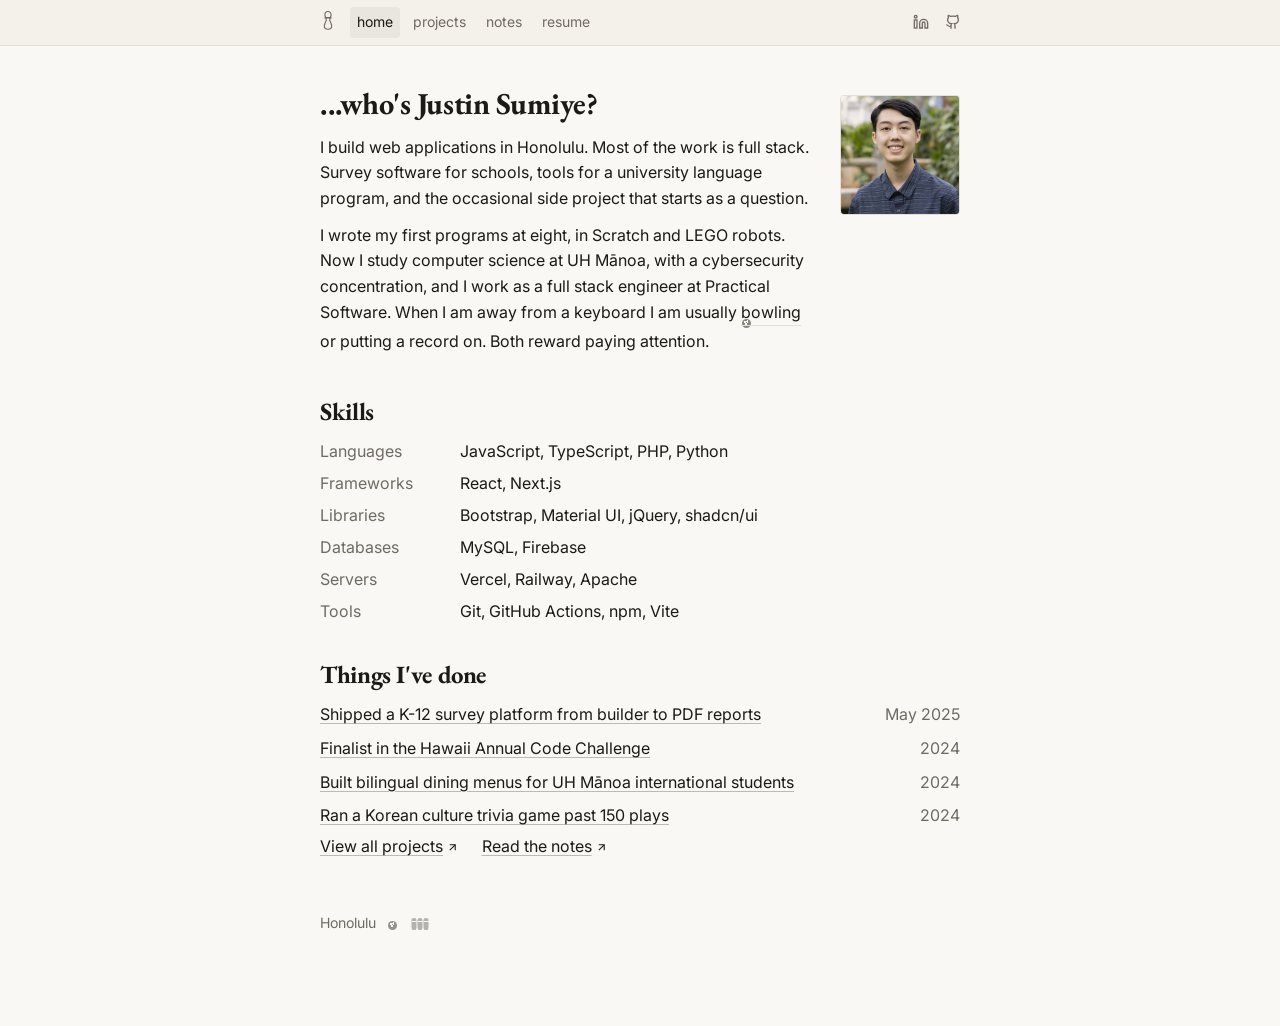
==== index.html @ 4eae37fc "u 9-4" ====
<!DOCTYPE html>
<html lang="en">
  <head>
    <meta charset="UTF-8" />
    <meta name="viewport" content="width=device-width, initial-scale=1.0" />
    <title>Justin Sumiye</title>
    <meta
      name="description"
      content="Justin Sumiye is a full stack developer in Honolulu. Survey software, university tools, and notes on how they were built."
    />
    <link rel="preconnect" href="https://fonts.googleapis.com" />
    <link rel="preconnect" href="https://fonts.gstatic.com" crossorigin />
    <link
      href="https://fonts.googleapis.com/css2?family=EB+Garamond:ital,wght@0,400;0,600;0,700;1,400&family=IBM+Plex+Mono:wght@400;500&family=Inter:wght@400;500;600&display=swap"
      rel="stylesheet"
    />
    <link rel="stylesheet" href="/styles.css" />
    <link rel="icon" href="/favicon.svg" type="image/svg+xml" />
    <link rel="icon" type="image/png" href="/images/portfoliofavicon.png" />
    <link rel="prefetch" href="/projects/" />
    <link rel="prefetch" href="/notes/" />
    <link rel="prefetch" href="/resume/" />
    <meta name="theme-color" content="#faf8f4" />
  </head>
  <body>
    <a class="skip" href="#content">Skip to content</a>
    <header class="site-header">
      <nav class="nav" aria-label="Primary">
        <a class="logo" href="/" aria-label="Home">
          <svg viewBox="0 0 24 32" aria-hidden="true">
            <path
              d="M12 2c-2.3 0-4.1 1.8-4.1 4.2 0 1.5.5 2.8 1.1 4.2.4.9.7 1.8.7 2.9 0 1.1-.7 2.2-1.5 3.9-.8 1.7-1.3 3.6-1.1 5.2.2 1.9 1.8 3.2 4.9 3.2s4.7-1.3 4.9-3.2c.2-1.6-.3-3.5-1.1-5.2-.8-1.7-1.5-2.8-1.5-3.9 0-1.1.3-2 .7-2.9.6-1.4 1.1-2.7 1.1-4.2C16.1 3.8 14.3 2 12 2z"
              fill="none"
              stroke="currentColor"
              stroke-width="1.5"
            />
            <rect x="7.4" y="9.2" width="9.2" height="2.1" rx="0.35" fill="currentColor" />
          </svg>
        </a>
        <a href="/" aria-current="page">home</a>
        <a href="/projects/">projects</a>
        <a href="/notes/">notes</a>
        <a href="/resume/">resume</a>
        <div class="nav-social">
          <a
            href="https://www.linkedin.com/in/jsumiye"
            target="_blank"
            rel="noopener noreferrer"
            aria-label="LinkedIn"
          >
            <svg viewBox="0 0 24 24" fill="none" stroke="currentColor" stroke-width="2" aria-hidden="true">
              <path d="M16 8a6 6 0 0 1 6 6v7h-4v-7a2 2 0 0 0-2-2 2 2 0 0 0-2 2v7h-4v-7a6 6 0 0 1 6-6z" />
              <rect width="4" height="12" x="2" y="9" />
              <circle cx="4" cy="4" r="2" />
            </svg>
          </a>
          <a
            href="https://github.com/jsumiye"
            target="_blank"
            rel="noopener noreferrer"
            aria-label="GitHub"
          >
            <svg viewBox="0 0 24 24" fill="none" stroke="currentColor" stroke-width="2" aria-hidden="true">
              <path d="M15 22v-4a4.8 4.8 0 0 0-1-3.5c3 0 6-2 6-5.5.08-1.25-.27-2.48-1-3.5.28-1.15.28-2.35 0-3.5 0 0-1 0-3 1.5-2.64-.5-5.36-.5-8 0C6 2 5 2 5 2c-.3 1.15-.3 2.35 0 3.5A5.4 5.4 0 0 0 4 9c0 3.5 3 5.5 6 5.5-.39.49-.68 1.05-.85 1.65-.17.6-.22 1.23-.15 1.85v4" />
              <path d="M9 18c-4.51 2-5-2-7-2" />
            </svg>
          </a>
        </div>
      </nav>
    </header>

    <main id="content" class="wrap">
      <div class="bio">
        <div class="bio-text">
          <h1>...who's Justin Sumiye?</h1>
          <p class="lede">
            I build web applications in Honolulu. Most of the work is full stack.
            Survey software for schools, tools for a university language program,
            and the occasional side project that starts as a question.
          </p>
          <p class="lede lede-last">
            I wrote my first programs at eight, in Scratch and LEGO robots. Now I
            study computer science at UH Mānoa, with a cybersecurity concentration,
            and I work as a full stack engineer at Practical Software. When I am
            away from a keyboard I am usually
            <span class="bowl">bowling<span class="lane-ball" aria-hidden="true"></span></span>
            or putting a record on. Both reward paying attention.
          </p>
        </div>
        <img
          class="portrait"
          src="/images/justin-klfc-c.jpg"
          alt="Justin Sumiye"
          width="120"
          height="120"
        />
      </div>

      <h2>Skills</h2>
      <div class="skill-row">
        <span class="skill-label">Languages</span>
        <span class="skill-list">JavaScript, TypeScript, PHP, Python</span>
      </div>
      <div class="skill-row">
        <span class="skill-label">Frameworks</span>
        <span class="skill-list">React, Next.js</span>
      </div>
      <div class="skill-row">
        <span class="skill-label">Libraries</span>
        <span class="skill-list">Bootstrap, Material UI, jQuery, shadcn/ui</span>
      </div>
      <div class="skill-row">
        <span class="skill-label">Databases</span>
        <span class="skill-list">MySQL, Firebase</span>
      </div>
      <div class="skill-row">
        <span class="skill-label">Servers</span>
        <span class="skill-list">Vercel, Railway, Apache</span>
      </div>
      <div class="skill-row section-end">
        <span class="skill-label">Tools</span>
        <span class="skill-list">Git, GitHub Actions, npm, Vite</span>
      </div>

      <h2>Things I've done</h2>
      <div class="entry">
        <a href="/notes/survey-platform/"
          >Shipped a K-12 survey platform from builder to PDF reports</a
        >
        <span class="entry-meta">May 2025</span>
      </div>
      <div class="entry">
        <a href="/notes/hawaii-open-data/"
          >Finalist in the Hawaii Annual Code Challenge</a
        >
        <span class="entry-meta">2024</span>
      </div>
      <div class="entry">
        <a href="/notes/manoa-menu/"
          >Built bilingual dining menus for UH Mānoa international students</a
        >
        <span class="entry-meta">2024</span>
      </div>
      <div class="entry section-end">
        <a href="/projects/"
          >Ran a Korean culture trivia game past 150 plays</a
        >
        <span class="entry-meta">2024</span>
      </div>
      <p class="more">
        <a href="/projects/"
          >View all projects
          <svg viewBox="0 0 24 24" fill="none" stroke="currentColor" stroke-width="2" aria-hidden="true">
            <path d="M7 7h10v10" />
            <path d="M7 17 17 7" />
          </svg>
        </a>
        <a href="/notes/"
          >Read the notes
          <svg viewBox="0 0 24 24" fill="none" stroke="currentColor" stroke-width="2" aria-hidden="true">
            <path d="M7 7h10v10" />
            <path d="M7 17 17 7" />
          </svg>
        </a>
      </p>

      <p class="colophon">
        Honolulu
        <span class="lane" aria-hidden="true">
          <span class="lane-ball"></span>
          <span class="lane-pin"></span>
          <span class="lane-pin"></span>
          <span class="lane-pin"></span>
        </span>
      </p>
    </main>
  </body>
</html>
---- styles.css ----
/* Editorial portfolio. Warm paper, Garamond headings, Inter body. */

:root {
  --bg: #faf8f4;
  --bg-nav: #f4f1ea;
  --text: #1c1916;
  --muted: #6f6a63;
  --line: #e4dfd6;
  --link-line: rgba(28, 25, 22, 0.28);
  --accent: #9a3b2f;
  --code-bg: #f1eee6;
  --serif: "EB Garamond", "Iowan Old Style", Georgia, serif;
  --sans: Inter, system-ui, sans-serif;
  --mono: "IBM Plex Mono", ui-monospace, monospace;
  --measure: 44rem;
  --ease: 160ms ease;
}

*,
*::before,
*::after {
  box-sizing: border-box;
  margin: 0;
  padding: 0;
}

html {
  scroll-behavior: smooth;
}

body {
  font-family: var(--sans);
  font-size: 1rem;
  line-height: 1.6;
  color: var(--text);
  background: var(--bg);
  -webkit-font-smoothing: antialiased;
  text-rendering: optimizeLegibility;
}

img {
  max-width: 100%;
  height: auto;
  display: block;
}

a {
  color: inherit;
  text-decoration-color: var(--link-line);
  text-underline-offset: 0.18em;
  text-decoration-thickness: 1px;
  transition: color var(--ease), text-decoration-color var(--ease),
    font-weight var(--ease);
}

a:hover {
  color: var(--accent);
  text-decoration-color: rgba(154, 59, 47, 0.45);
}

a:focus-visible {
  outline: 2px solid var(--accent);
  outline-offset: 3px;
}

::selection {
  background: #ead8d4;
  color: var(--text);
}

.skip {
  position: absolute;
  left: 0.75rem;
  top: -3rem;
  background: var(--text);
  color: var(--bg);
  padding: 0.4rem 0.7rem;
  z-index: 20;
}

.skip:focus {
  top: 0.5rem;
}

/* Header */

.site-header {
  position: sticky;
  top: 0;
  z-index: 10;
  min-height: 45px;
  display: flex;
  justify-content: center;
  align-items: center;
  background: var(--bg-nav);
  border-bottom: 1px solid var(--line);
  color: var(--muted);
}

.nav {
  width: 100%;
  max-width: var(--measure);
  padding: 0.4rem 1.5rem;
  display: flex;
  align-items: center;
  gap: 0.15rem 0.35rem;
  font-size: 0.875rem;
}

.logo {
  display: inline-flex;
  align-items: center;
  padding: 0.25rem 0.4rem;
  text-decoration: none;
  color: var(--muted);
  flex-shrink: 0;
}

.logo:hover {
  color: var(--text);
  text-decoration: none;
}

.logo svg {
  width: 18px;
  height: 24px;
  display: block;
  transform-origin: bottom center;
  transition: transform 220ms ease;
}

.logo:hover svg {
  transform: rotate(-14deg);
}

.nav a {
  text-decoration: none;
  color: var(--muted);
  padding: 0.25rem 0.45rem;
  border-radius: 4px;
  white-space: nowrap;
}

.nav a:hover,
.nav a[aria-current="page"] {
  color: var(--text);
  background: rgba(28, 25, 22, 0.05);
  text-decoration: none;
}

.nav-social {
  margin-left: auto;
  display: flex;
  align-items: center;
  gap: 0.1rem;
  flex-shrink: 0;
}

.nav-social a {
  display: inline-flex;
}

.nav-social svg {
  width: 16px;
  height: 16px;
}

/* Main column */

.wrap {
  width: 100%;
  max-width: var(--measure);
  margin: 0 auto;
  padding: 2.75rem 2rem 5rem;
}

@media (min-width: 640px) {
  .wrap {
    padding-top: 4.5vh;
  }
}

.page-resume .wrap {
  padding-bottom: 4rem;
}

h1,
h2,
h3,
.prose h1,
.prose h2,
.prose h3 {
  font-family: var(--serif);
  font-weight: 700;
  letter-spacing: -0.015em;
  color: var(--text);
  line-height: 1.15;
}

h1 {
  font-size: 1.9rem;
  margin-bottom: 0.85rem;
}

h2 {
  font-size: 1.55rem;
  margin: 2.25rem 0 0.85rem;
}

h3 {
  font-size: 1.25rem;
  margin: 1.6rem 0 0.55rem;
}

.lede,
.wrap > p {
  margin-bottom: 0.7rem;
}

.lede-last {
  margin-bottom: 0.4rem;
}

/* Homepage bio */

.bio {
  display: flex;
  align-items: flex-start;
  gap: 1.75rem;
}

.bio-text {
  flex: 1;
  min-width: 0;
}

.portrait {
  width: 120px;
  height: 120px;
  object-fit: cover;
  border: 1px solid var(--line);
  border-radius: 4px;
  margin-top: 0.55rem;
  flex-shrink: 0;
}

@media (max-width: 700px) {
  .bio {
    flex-direction: column-reverse;
    gap: 1rem;
  }

  .portrait {
    width: 96px;
    height: 96px;
    margin-top: 0;
  }
}

/* Skills */

.skill-row {
  display: flex;
  align-items: baseline;
  gap: 1.25rem;
  margin-bottom: 0.4rem;
}

.skill-label {
  flex: 0 0 7.5rem;
  color: var(--muted);
}

.skill-list {
  min-width: 0;
}

@media (max-width: 700px) {
  .skill-row {
    flex-direction: column;
    align-items: flex-start;
    gap: 0.05rem;
    margin-bottom: 0.75rem;
  }

  .skill-label {
    flex: none;
    font-size: 0.92rem;
  }
}

/* Notebook rows */

.entry {
  display: flex;
  justify-content: space-between;
  align-items: baseline;
  gap: 1.25rem;
  margin-bottom: 0.5rem;
}

.entry a {
  font-variation-settings: "wght" 400;
}

.project-block h2 a {
  text-decoration-color: transparent;
}

.project-block h2 a:hover {
  text-decoration-color: rgba(154, 59, 47, 0.45);
}

.entry a:hover {
  font-variation-settings: "wght" 600;
  font-weight: 500;
}

.entry-meta {
  color: var(--muted);
  flex-shrink: 0;
  text-align: right;
}

.section-end {
  margin-bottom: 0.35rem;
}

.more {
  display: flex;
  flex-wrap: wrap;
  gap: 0.2rem 1.4rem;
  margin-top: 0.35rem;
}

.more a {
  display: inline-flex;
  align-items: center;
  gap: 0.2rem;
}

.more svg {
  width: 13px;
  height: 13px;
}

@media (max-width: 700px) {
  .wrap {
    padding: 1.75rem 1.25rem 4rem;
  }

  .entry {
    flex-direction: column;
    align-items: flex-start;
    gap: 0.1rem;
    margin-bottom: 0.85rem;
  }

  .entry-meta {
    text-align: left;
    font-size: 0.92rem;
  }

  .nav {
    padding: 0.4rem 0.85rem;
    font-size: 0.82rem;
    gap: 0.1rem 0.2rem;
  }
}

/* Notes index grouped by year */

.year {
  font-family: var(--serif);
  font-size: 1.35rem;
  font-weight: 700;
  margin: 1.75rem 0 0.7rem;
}

.year:first-of-type {
  margin-top: 0.4rem;
}

/* Projects page blocks */

.project-block {
  margin-bottom: 1.75rem;
}

.project-block h2 {
  margin: 0 0 0.25rem;
  font-size: 1.45rem;
}

.project-block p {
  color: var(--muted);
  margin-bottom: 0.4rem;
}

.project-block .links {
  display: flex;
  flex-wrap: wrap;
  gap: 0.15rem 1rem;
  font-size: 0.95rem;
}

.project-block .links span {
  color: var(--muted);
}

.project-block .still {
  display: block;
  margin: 0.65rem 0 0.6rem;
  border: 1px solid var(--line);
  border-radius: 4px;
  overflow: hidden;
  background: var(--code-bg);
  transition: border-color var(--ease);
}

a.still:hover {
  border-color: rgba(154, 59, 47, 0.45);
}

.project-block .still img {
  width: 100%;
}

.parked {
  margin-top: 2.75rem;
}

.parked > p {
  color: var(--muted);
  margin-bottom: 1rem;
}

/* Resume */

.resume-id {
  margin-bottom: 1.75rem;
}

.resume-id h1 {
  margin-bottom: 0.15rem;
}

.resume-place,
.resume-line {
  color: var(--muted);
}

.resume-line {
  margin-top: 0.55rem;
  color: var(--text);
}

.resume-row {
  display: flex;
  justify-content: space-between;
  align-items: baseline;
  gap: 1rem;
  margin-bottom: 0.65rem;
}

.resume-row .when {
  color: var(--muted);
  white-space: nowrap;
  font-size: 0.95rem;
}

.resume-row p {
  color: var(--muted);
  font-size: 0.95rem;
  margin-top: 0.1rem;
}

.resume-contact {
  margin-top: 2.5rem;
  color: var(--muted);
}

.resume-contact a + a::before {
  content: " / ";
  color: var(--muted);
  text-decoration: none;
  margin: 0 0.15rem;
}

@media (max-width: 700px) {
  .resume-row {
    flex-direction: column;
    gap: 0.1rem;
  }
}

/* Long-form notes */

.note-meta {
  color: var(--muted);
  font-size: 0.9rem;
  margin: -0.35rem 0 1.5rem;
}

.prose p {
  margin-bottom: 0.8rem;
}

.prose ul,
.prose ol {
  margin: 0.4rem 0 1rem 1.3rem;
}

.prose li {
  margin-bottom: 0.3rem;
}

.prose strong {
  font-weight: 600;
}

.prose em {
  font-style: italic;
}

.prose h2 {
  margin-top: 2rem;
}

.prose figure {
  margin: 1.4rem 0 1.6rem;
}

.prose figcaption {
  color: var(--muted);
  font-size: 0.88rem;
  margin-top: 0.4rem;
}

.prose pre,
.diagram {
  font-family: var(--mono);
  font-size: 0.8rem;
  line-height: 1.55;
  background: var(--code-bg);
  padding: 0.95rem 1.05rem;
  overflow-x: auto;
  margin: 1.1rem 0 1.35rem;
  color: var(--text);
}

.prose code {
  font-family: var(--mono);
  font-size: 0.86em;
  background: var(--code-bg);
  padding: 0.08em 0.32em;
}

.prose pre code {
  background: none;
  padding: 0;
  font-size: inherit;
}

.note-nav {
  margin-top: 2.5rem;
  padding-top: 1rem;
  border-top: 1px solid var(--line);
  color: var(--muted);
  font-size: 0.95rem;
}

/* Bowling: a lane under the word, a strike by Honolulu */

.lane-ball {
  width: 9px;
  height: 9px;
  border-radius: 50%;
  flex-shrink: 0;
  background:
    radial-gradient(circle at 33% 34%, var(--bg) 0 1.1px, transparent 1.2px),
    radial-gradient(circle at 58% 28%, var(--bg) 0 1.1px, transparent 1.2px),
    radial-gradient(circle at 40% 56%, var(--bg) 0 1.1px, transparent 1.2px),
    var(--muted);
  opacity: 0.72;
}

.bowl {
  position: relative;
  display: inline-block;
  padding-bottom: 0.22em;
}

.bowl::after {
  content: "";
  position: absolute;
  left: 0;
  right: 0;
  bottom: 0.14em;
  height: 1px;
  background: var(--line);
}

.bowl .lane-ball {
  position: absolute;
  left: 0.04em;
  bottom: 0.03em;
  opacity: 0.8;
  transition: left 700ms cubic-bezier(0.22, 0.72, 0.28, 1),
    transform 700ms cubic-bezier(0.22, 0.72, 0.28, 1);
}

.bowl:hover .lane-ball {
  left: calc(100% - 9px);
  transform: rotate(240deg);
}

.lane {
  display: inline-flex;
  align-items: flex-end;
  height: 14px;
  margin-left: 0.2rem;
}

.lane .lane-ball {
  margin-right: 0.9rem;
  transition: transform 620ms cubic-bezier(0.22, 0.72, 0.28, 1);
}

.lane-pin {
  position: relative;
  width: 6px;
  height: 13px;
  flex-shrink: 0;
  transform-origin: 50% 92%;
  transition: transform 420ms ease;
}

.lane-pin::before {
  content: "";
  position: absolute;
  left: 50%;
  bottom: 0;
  width: 5px;
  height: 12px;
  transform: translateX(-50%);
  background: var(--muted);
  border-radius: 50% 50% 30% 30% / 16% 16% 34% 34%;
  opacity: 0.5;
}

.lane-pin::after {
  content: "";
  position: absolute;
  top: 3.5px;
  left: 0.5px;
  right: 0.5px;
  height: 1.5px;
  background: var(--bg);
}

.colophon:hover .lane .lane-ball {
  transform: translateX(0.9rem) rotate(210deg);
}

.colophon:hover .lane-pin:nth-child(2) {
  transform: rotate(-44deg) translate(-1px, 1px);
  transition-delay: 360ms;
}

.colophon:hover .lane-pin:nth-child(3) {
  transform: rotate(8deg) translateY(1px);
  transition-delay: 400ms;
}

.colophon:hover .lane-pin:nth-child(4) {
  transform: rotate(50deg) translate(1px, 1px);
  transition-delay: 380ms;
}

/* Footer / colophon */

.colophon {
  display: flex;
  align-items: center;
  gap: 0.55rem;
  margin-top: 3.25rem;
  color: var(--muted);
  font-size: 0.88rem;
}

/* 404 */

.not-found h1 {
  font-size: 2.4rem;
}

/* Motion */

@media (prefers-reduced-motion: reduce) {
  html {
    scroll-behavior: auto;
  }

  *,
  *::before,
  *::after {
    animation: none !important;
    transition: none !important;
  }

  .logo:hover svg {
    transform: none;
  }

  .bowl:hover .lane-ball,
  .colophon:hover .lane .lane-ball,
  .colophon:hover .lane-pin {
    transform: none;
    left: 0.04em;
  }

  .colophon:hover .lane-pin:nth-child(2),
  .colophon:hover .lane-pin:nth-child(3),
  .colophon:hover .lane-pin:nth-child(4) {
    transition-delay: 0s;
  }
}

/* Resume print */

@media print {
  .site-header,
  .skip,
  .colophon {
    display: none;
  }

  body {
    background: #fff;
    font-size: 11pt;
  }

  .wrap {
    max-width: none;
    padding: 0;
  }

  a {
    text-decoration: none;
  }
}
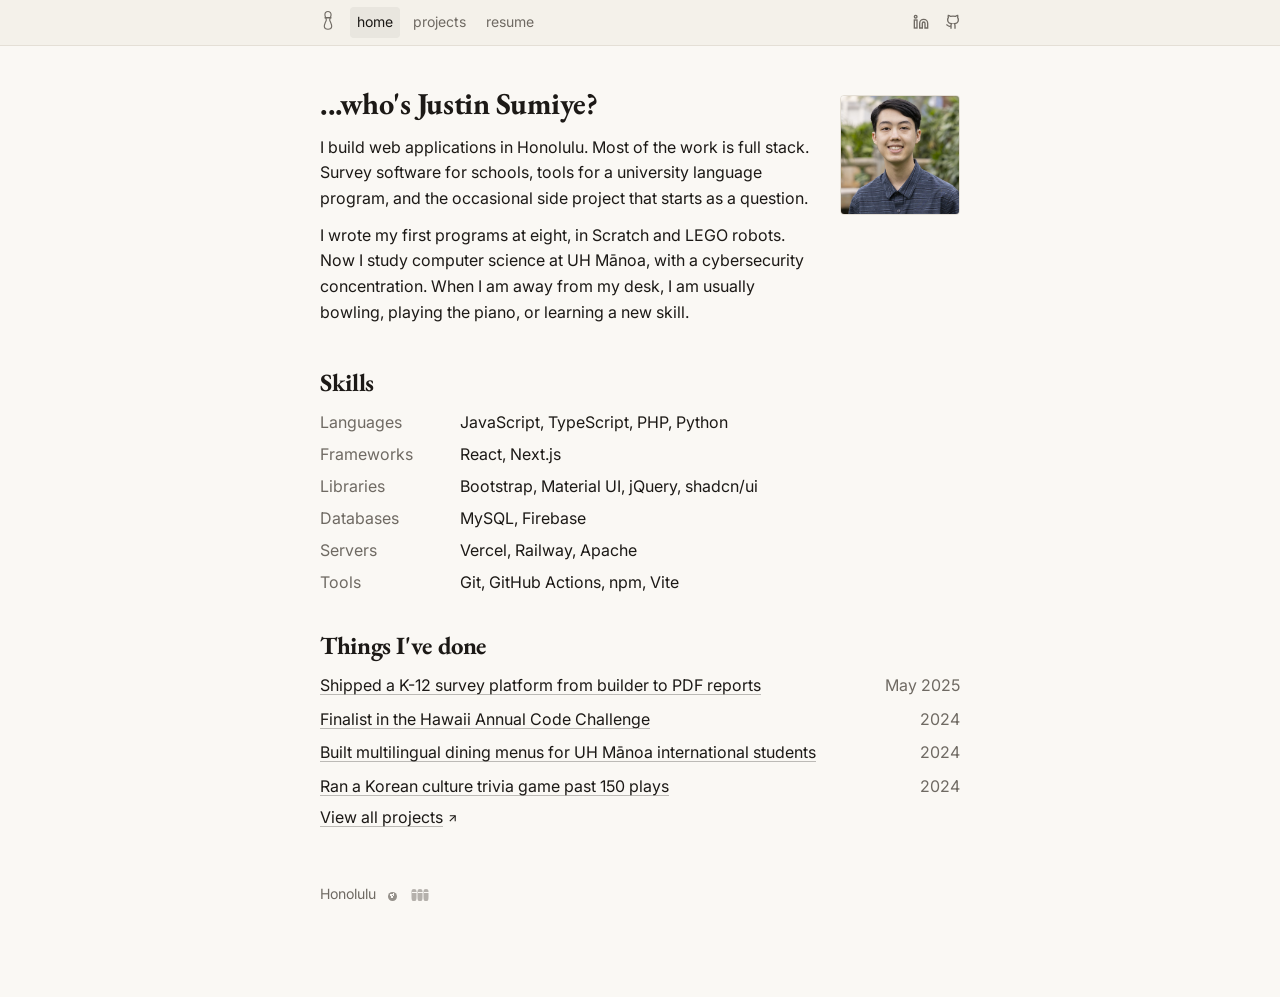
==== commit b6e82263: "Reframe portfolio around projects" ====
--- a/index.html
+++ b/index.html
@@ -6,7 +6,7 @@
     <title>Justin Sumiye</title>
     <meta
       name="description"
-      content="Justin Sumiye is a full stack developer in Honolulu. Survey software, university tools, and notes on how they were built."
+      content="Justin Sumiye is a full stack developer in Honolulu. Survey software, university tools, and how they were built."
     />
     <link rel="preconnect" href="https://fonts.googleapis.com" />
     <link rel="preconnect" href="https://fonts.gstatic.com" crossorigin />
@@ -18,7 +18,6 @@
     <link rel="icon" href="/favicon.svg" type="image/svg+xml" />
     <link rel="icon" type="image/png" href="/images/portfoliofavicon.png" />
     <link rel="prefetch" href="/projects/" />
-    <link rel="prefetch" href="/notes/" />
     <link rel="prefetch" href="/resume/" />
     <meta name="theme-color" content="#faf8f4" />
   </head>
@@ -39,7 +38,6 @@
         </a>
         <a href="/" aria-current="page">home</a>
         <a href="/projects/">projects</a>
-        <a href="/notes/">notes</a>
         <a href="/resume/">resume</a>
         <div class="nav-social">
           <a
@@ -80,11 +78,9 @@
           </p>
           <p class="lede lede-last">
             I wrote my first programs at eight, in Scratch and LEGO robots. Now I
-            study computer science at UH Mānoa, with a cybersecurity concentration,
-            and I work as a full stack engineer at Practical Software. When I am
-            away from a keyboard I am usually
-            <span class="bowl">bowling<span class="lane-ball" aria-hidden="true"></span></span>
-            or putting a record on. Both reward paying attention.
+            study computer science at UH Mānoa, with a cybersecurity concentration.
+            When I am
+            away from my desk, I am usually bowling, playing the piano, or learning a new skill.
           </p>
         </div>
         <img
@@ -137,12 +133,12 @@
       </div>
       <div class="entry">
         <a href="/notes/manoa-menu/"
-          >Built bilingual dining menus for UH Mānoa international students</a
+          >Built multilingual dining menus for UH Mānoa international students</a
         >
         <span class="entry-meta">2024</span>
       </div>
       <div class="entry section-end">
-        <a href="/projects/"
+        <a href="/notes/korean-trivia/"
           >Ran a Korean culture trivia game past 150 plays</a
         >
         <span class="entry-meta">2024</span>
@@ -150,13 +146,6 @@
       <p class="more">
         <a href="/projects/"
           >View all projects
-          <svg viewBox="0 0 24 24" fill="none" stroke="currentColor" stroke-width="2" aria-hidden="true">
-            <path d="M7 7h10v10" />
-            <path d="M7 17 17 7" />
-          </svg>
-        </a>
-        <a href="/notes/"
-          >Read the notes
           <svg viewBox="0 0 24 24" fill="none" stroke="currentColor" stroke-width="2" aria-hidden="true">
             <path d="M7 7h10v10" />
             <path d="M7 17 17 7" />
--- a/styles.css
+++ b/styles.css
@@ -397,15 +397,56 @@
   margin-bottom: 0.4rem;
 }
 
+.project-block .stack {
+  display: flex;
+  flex-wrap: wrap;
+  gap: 0.3rem;
+  list-style: none;
+  margin: 0 0 0.45rem;
+  padding: 0;
+}
+
+.project-block .stack li {
+  font-family: var(--mono);
+  font-size: 0.72rem;
+  letter-spacing: 0.01em;
+  color: var(--muted);
+  background: var(--code-bg);
+  border: 1px solid var(--line);
+  border-radius: 3px;
+  padding: 0.14rem 0.42rem;
+}
+
 .project-block .links {
   display: flex;
   flex-wrap: wrap;
-  gap: 0.15rem 1rem;
+  align-items: center;
+  gap: 0.45rem 0.9rem;
+  margin: 0.55rem 0 0.15rem;
   font-size: 0.95rem;
 }
 
 .project-block .links span {
   color: var(--muted);
+}
+
+.project-block .writeup {
+  display: inline-flex;
+  align-items: center;
+  color: var(--bg);
+  background: var(--accent);
+  text-decoration: none;
+  font-weight: 500;
+  font-size: 0.88rem;
+  line-height: 1.2;
+  padding: 0.32rem 0.75rem;
+  border-radius: 4px;
+}
+
+.project-block .writeup:hover {
+  color: var(--bg);
+  background: #7e2f25;
+  text-decoration: none;
 }
 
 .project-block .still {
@@ -547,6 +588,18 @@
   overflow-x: auto;
   margin: 1.1rem 0 1.35rem;
   color: var(--text);
+}
+
+.prose .mermaid {
+  font-family: var(--sans);
+  font-size: 0.85rem;
+  line-height: 1.35;
+  text-align: center;
+}
+
+.prose .mermaid svg {
+  max-width: 100%;
+  height: auto;
 }
 
 .prose code {
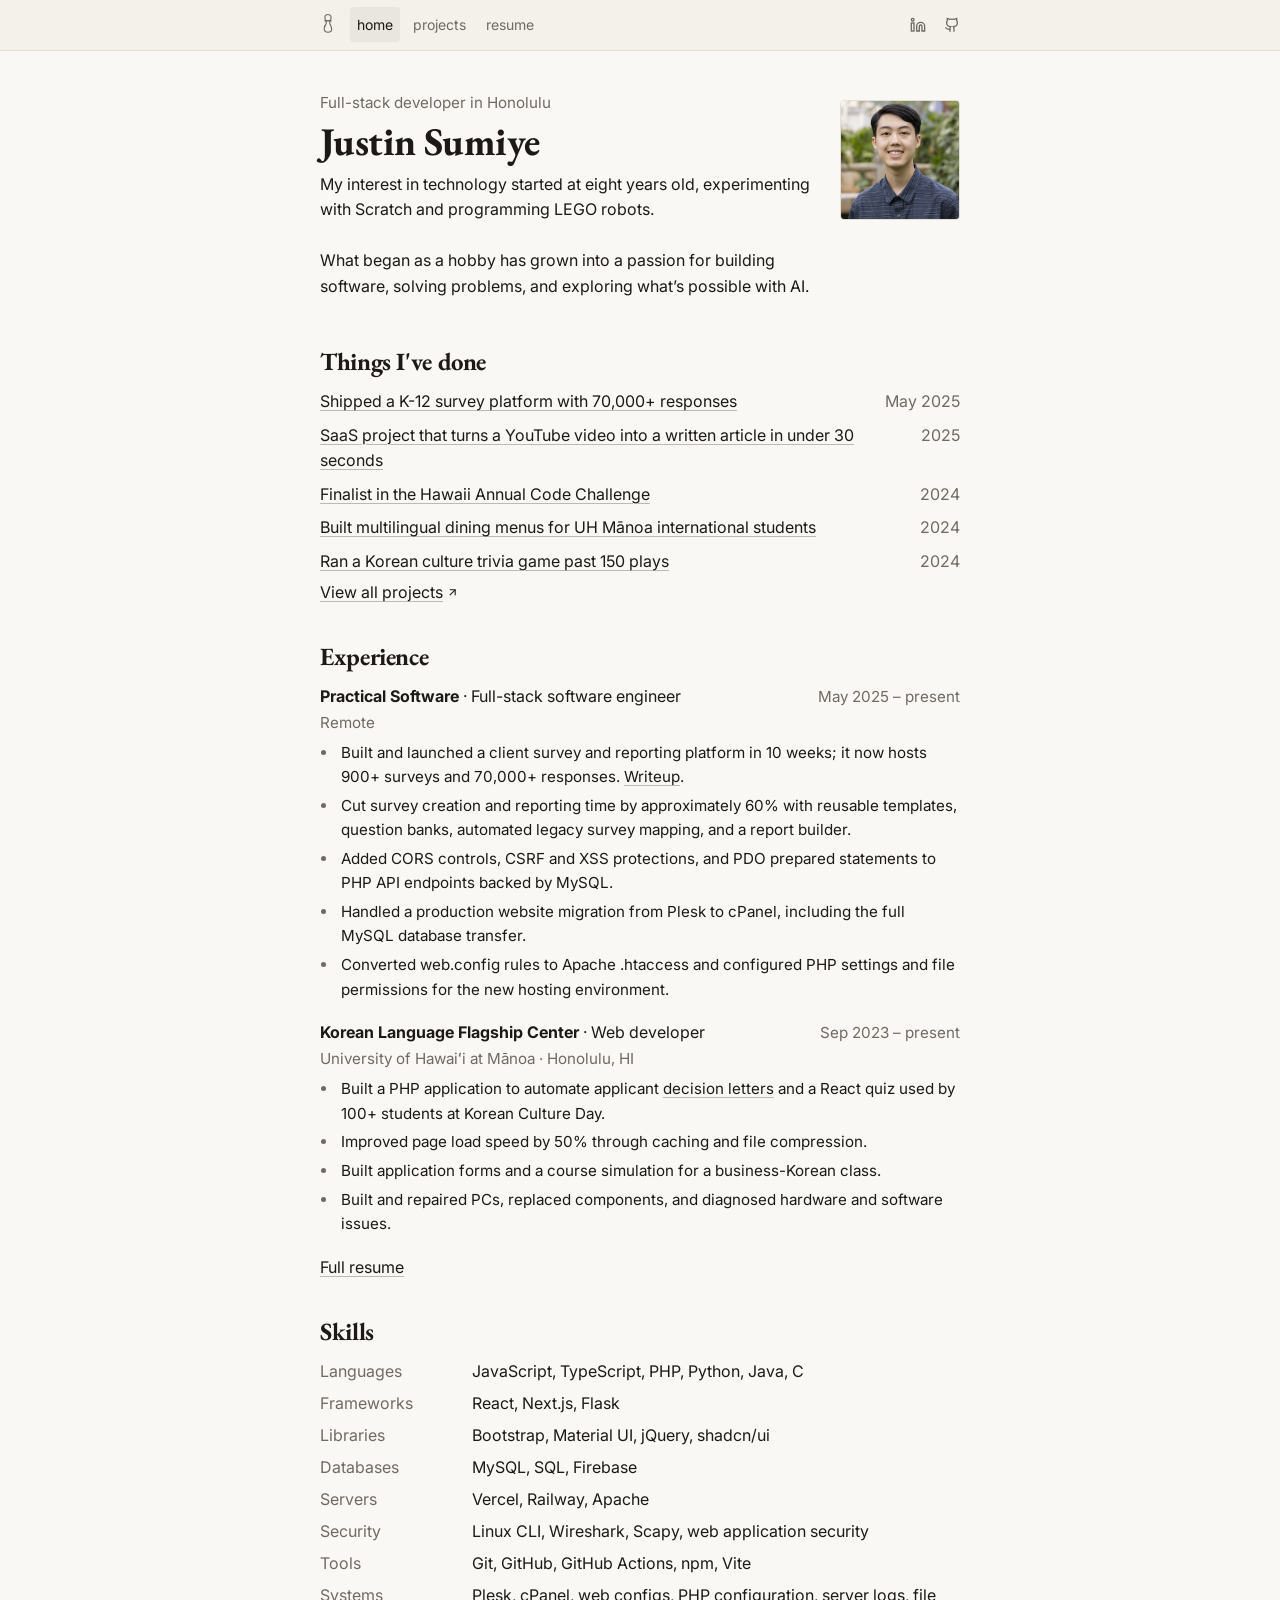
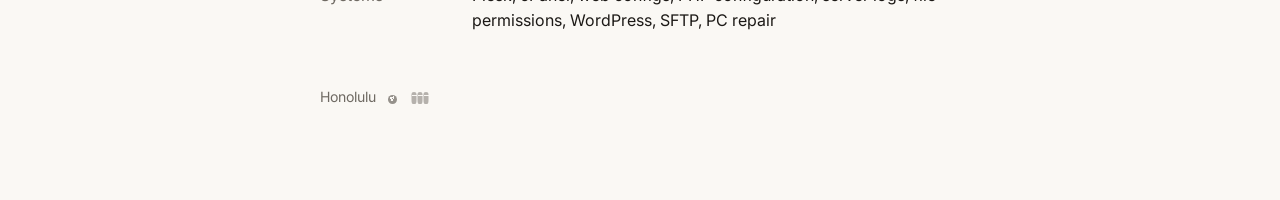
==== commit e428cd88: "Refresh portfolio content and SEO metadata Updates portfolio, project, and resume content with expan" ====
--- a/index.html
+++ b/index.html
@@ -3,11 +3,59 @@
   <head>
     <meta charset="UTF-8" />
     <meta name="viewport" content="width=device-width, initial-scale=1.0" />
-    <title>Justin Sumiye</title>
+    <title>Justin Sumiye · Full-stack developer</title>
     <meta
       name="description"
-      content="Justin Sumiye is a full stack developer in Honolulu. Survey software, university tools, and how they were built."
+      content="Justin Sumiye is a full-stack developer in Honolulu. He builds survey software for schools, tools for a university language program, and studies cybersecurity at UH Mānoa."
     />
+    <link rel="canonical" href="https://jsumiye.github.io/" />
+    <meta property="og:title" content="Justin Sumiye · Full-stack developer" />
+    <meta
+      property="og:description"
+      content="Survey software for schools, tools for a university language program, and cybersecurity study at UH Mānoa."
+    />
+    <meta property="og:url" content="https://jsumiye.github.io/" />
+    <meta property="og:image" content="https://jsumiye.github.io/images/justin-klfc-c.jpg" />
+    <meta property="og:image:alt" content="Portrait of Justin Sumiye" />
+    <meta property="og:type" content="website" />
+    <meta property="og:locale" content="en_US" />
+    <meta name="twitter:card" content="summary" />
+    <meta name="author" content="Justin Sumiye" />
+    <meta name="referrer" content="strict-origin-when-cross-origin" />
+    <script type="application/ld+json">
+      {
+        "@context": "https://schema.org",
+        "@type": "Person",
+        "name": "Justin Sumiye",
+        "url": "https://jsumiye.github.io/",
+        "image": "https://jsumiye.github.io/images/justin-klfc-c.jpg",
+        "jobTitle": "Full-Stack Software Engineer",
+        "address": {
+          "@type": "PostalAddress",
+          "addressLocality": "Honolulu",
+          "addressRegion": "HI",
+          "addressCountry": "US"
+        },
+        "alumniOf": {
+          "@type": "CollegeOrUniversity",
+          "name": "University of Hawaiʻi at Mānoa"
+        },
+        "worksFor": [
+          {
+            "@type": "Organization",
+            "name": "Practical Software"
+          },
+          {
+            "@type": "Organization",
+            "name": "Korean Language Flagship Center"
+          }
+        ],
+        "sameAs": [
+          "https://github.com/jsumiye",
+          "https://www.linkedin.com/in/jsumiye"
+        ]
+      }
+    </script>
     <link rel="preconnect" href="https://fonts.googleapis.com" />
     <link rel="preconnect" href="https://fonts.gstatic.com" crossorigin />
     <link
@@ -28,7 +76,7 @@
         <a class="logo" href="/" aria-label="Home">
           <svg viewBox="0 0 24 32" aria-hidden="true">
             <path
-              d="M12 2c-2.3 0-4.1 1.8-4.1 4.2 0 1.5.5 2.8 1.1 4.2.4.9.7 1.8.7 2.9 0 1.1-.7 2.2-1.5 3.9-.8 1.7-1.3 3.6-1.1 5.2.2 1.9 1.8 3.2 4.9 3.2s4.7-1.3 4.9-3.2c.2-1.6-.3-3.5-1.1-5.2-.8-1.7-1.5-2.8-1.5-3.9 0-1.1.3-2 .7-2.9.6-1.4 1.1-2.7 1.1-4.2C16.1 3.8 14.3 2 12 2z"
+              d="M12 2c-2.3 0-4.1 1.8-4.1 4.2 0 1.5.5 2.8 1.1 4.2.4.9.7 1.8.7 2.9 0 1.1-.7 2.2-1.5 3.9-.8-1.7-1.3 3.6-1.1 5.2.2 1.9 1.8 3.2 4.9 3.2s4.7-1.3 4.9-3.2c.2-1.6-.3-3.5-1.1-5.2-.8-1.7-1.5-2.8-1.5-3.9 0-1.1.3-2 .7-2.9.6-1.4 1.1-2.7 1.1-4.2C16.1 3.8 14.3 2 12 2z"
               fill="none"
               stroke="currentColor"
               stroke-width="1.5"
@@ -43,7 +91,7 @@
           <a
             href="https://www.linkedin.com/in/jsumiye"
             target="_blank"
-            rel="noopener noreferrer"
+            rel="me noopener noreferrer"
             aria-label="LinkedIn"
           >
             <svg viewBox="0 0 24 24" fill="none" stroke="currentColor" stroke-width="2" aria-hidden="true">
@@ -55,7 +103,7 @@
           <a
             href="https://github.com/jsumiye"
             target="_blank"
-            rel="noopener noreferrer"
+            rel="me noopener noreferrer"
             aria-label="GitHub"
           >
             <svg viewBox="0 0 24 24" fill="none" stroke="currentColor" stroke-width="2" aria-hidden="true">
@@ -70,60 +118,33 @@
     <main id="content" class="wrap">
       <div class="bio">
         <div class="bio-text">
-          <h1>...who's Justin Sumiye?</h1>
+          <p class="kicker">Full-stack developer in Honolulu</p>
+          <h1>Justin Sumiye</h1>
           <p class="lede">
-            I build web applications in Honolulu. Most of the work is full stack.
-            Survey software for schools, tools for a university language program,
-            and the occasional side project that starts as a question.
-          </p>
-          <p class="lede lede-last">
-            I wrote my first programs at eight, in Scratch and LEGO robots. Now I
-            study computer science at UH Mānoa, with a cybersecurity concentration.
-            When I am
-            away from my desk, I am usually bowling, playing the piano, or learning a new skill.
+            My interest in technology started at eight years old, experimenting with Scratch and programming LEGO robots.
+            <br><br>
+            What began as a hobby has grown into a passion for building software, solving problems, and exploring what’s possible with AI.
           </p>
         </div>
         <img
           class="portrait"
           src="/images/justin-klfc-c.jpg"
-          alt="Justin Sumiye"
+          alt="Portrait of Justin Sumiye"
           width="120"
           height="120"
+          fetchpriority="high"
+          decoding="async"
         />
       </div>
 
-      <h2>Skills</h2>
-      <div class="skill-row">
-        <span class="skill-label">Languages</span>
-        <span class="skill-list">JavaScript, TypeScript, PHP, Python</span>
-      </div>
-      <div class="skill-row">
-        <span class="skill-label">Frameworks</span>
-        <span class="skill-list">React, Next.js</span>
-      </div>
-      <div class="skill-row">
-        <span class="skill-label">Libraries</span>
-        <span class="skill-list">Bootstrap, Material UI, jQuery, shadcn/ui</span>
-      </div>
-      <div class="skill-row">
-        <span class="skill-label">Databases</span>
-        <span class="skill-list">MySQL, Firebase</span>
-      </div>
-      <div class="skill-row">
-        <span class="skill-label">Servers</span>
-        <span class="skill-list">Vercel, Railway, Apache</span>
-      </div>
-      <div class="skill-row section-end">
-        <span class="skill-label">Tools</span>
-        <span class="skill-list">Git, GitHub Actions, npm, Vite</span>
-      </div>
-
       <h2>Things I've done</h2>
       <div class="entry">
-        <a href="/notes/survey-platform/"
-          >Shipped a K-12 survey platform from builder to PDF reports</a
-        >
+        <a href="/notes/survey-platform/">Shipped a K-12 survey platform with 70,000+ responses</a>
         <span class="entry-meta">May 2025</span>
+      </div>
+      <div class="entry">
+        <a href="/notes/tubereader/">SaaS project that turns a YouTube video into a written article in under 30 seconds</a>
+        <span class="entry-meta">2025</span>
       </div>
       <div class="entry">
         <a href="/notes/hawaii-open-data/"
@@ -152,6 +173,106 @@
           </svg>
         </a>
       </p>
+
+      <h2 id="experience">Experience</h2>
+      <div class="resume-block">
+        <div class="resume-row">
+          <div>
+            <strong>Practical Software</strong> · Full-stack software engineer
+            <p>Remote</p>
+          </div>
+          <span class="when">May 2025 – present</span>
+        </div>
+        <ul class="resume-points">
+          <li>
+            Built and launched a client survey and reporting platform in 10
+            weeks; it now hosts 900+ surveys and 70,000+ responses.
+            <a href="/notes/survey-platform/">Writeup</a>.
+          </li>
+          <li>
+            Cut survey creation and reporting time by approximately 60% with
+            reusable templates, question banks, automated legacy survey
+            mapping, and a report builder.
+          </li>
+          <li>
+            Added CORS controls, CSRF and XSS protections, and PDO prepared
+            statements to PHP API endpoints backed by MySQL.
+          </li>
+          <li>
+            Handled a production website migration from Plesk to cPanel,
+            including the full MySQL database transfer.
+          </li>
+          <li>
+            Converted web.config rules to Apache .htaccess and configured PHP
+            settings and file permissions for the new hosting environment.
+          </li>
+        </ul>
+      </div>
+      <div class="resume-block">
+        <div class="resume-row">
+          <div>
+            <strong>Korean Language Flagship Center</strong> · Web developer
+            <p>University of Hawaiʻi at Mānoa · Honolulu, HI</p>
+          </div>
+          <span class="when">Sep 2023 – present</span>
+        </div>
+        <ul class="resume-points">
+          <li>
+            Built a PHP application to automate applicant
+            <a href="/notes/decision-letters/">decision letters</a>
+            and a React quiz used by 100+ students at Korean Culture Day.
+          </li>
+          <li>
+            Improved page load speed by 50% through caching and file
+            compression.
+          </li>
+          <li>
+            Built application forms and a course simulation for a
+            business-Korean class.
+          </li>
+          <li>
+            Built and repaired PCs, replaced components, and diagnosed hardware
+            and software issues.
+          </li>
+        </ul>
+      </div>
+      <p class="more">
+        <a href="/resume/#experience">Full resume</a>
+      </p>
+
+      <h2>Skills</h2>
+      <div class="skill-row">
+        <span class="skill-label">Languages</span>
+        <span class="skill-list">JavaScript, TypeScript, PHP, Python, Java, C</span>
+      </div>
+      <div class="skill-row">
+        <span class="skill-label">Frameworks</span>
+        <span class="skill-list">React, Next.js, Flask</span>
+      </div>
+      <div class="skill-row">
+        <span class="skill-label">Libraries</span>
+        <span class="skill-list">Bootstrap, Material UI, jQuery, shadcn/ui</span>
+      </div>
+      <div class="skill-row">
+        <span class="skill-label">Databases</span>
+        <span class="skill-list">MySQL, SQL, Firebase</span>
+      </div>
+      <div class="skill-row">
+        <span class="skill-label">Servers</span>
+        <span class="skill-list">Vercel, Railway, Apache</span>
+      </div>
+      <div class="skill-row">
+        <span class="skill-label">Security</span>
+        <span class="skill-list">Linux CLI, Wireshark, Scapy, web application security</span>
+      </div>
+      <div class="skill-row">
+        <span class="skill-label">Tools</span>
+        <span class="skill-list">Git, GitHub, GitHub Actions, npm, Vite</span>
+      </div>
+      <div class="skill-row section-end">
+        <span class="skill-label">Systems</span>
+        <span class="skill-list">Plesk, cPanel, web configs, PHP configuration, server logs, file permissions, WordPress, SFTP, PC repair</span>
+      </div>
 
       <p class="colophon">
         Honolulu
@@ -163,5 +284,6 @@
         </span>
       </p>
     </main>
+    <script src="/scripts.js" defer></script>
   </body>
 </html>
--- a/styles.css
+++ b/styles.css
@@ -26,6 +26,7 @@
 
 html {
   scroll-behavior: smooth;
+  color-scheme: light;
 }
 
 body {
@@ -49,8 +50,7 @@
   text-decoration-color: var(--link-line);
   text-underline-offset: 0.18em;
   text-decoration-thickness: 1px;
-  transition: color var(--ease), text-decoration-color var(--ease),
-    font-weight var(--ease);
+  transition: color var(--ease), text-decoration-color var(--ease);
 }
 
 a:hover {
@@ -136,9 +136,12 @@
 .nav a {
   text-decoration: none;
   color: var(--muted);
-  padding: 0.25rem 0.45rem;
+  padding: 0.4rem 0.45rem;
+  min-height: 2rem;
   border-radius: 4px;
   white-space: nowrap;
+  display: inline-flex;
+  align-items: center;
 }
 
 .nav a:hover,
@@ -158,6 +161,8 @@
 
 .nav-social a {
   display: inline-flex;
+  justify-content: center;
+  min-width: 2rem;
 }
 
 .nav-social svg {
@@ -205,6 +210,7 @@
 h2 {
   font-size: 1.55rem;
   margin: 2.25rem 0 0.85rem;
+  scroll-margin-top: 3.5rem;
 }
 
 h3 {
@@ -219,6 +225,22 @@
 
 .lede-last {
   margin-bottom: 0.4rem;
+}
+
+.kicker {
+  color: var(--muted);
+  font-size: 0.95rem;
+  margin-bottom: 0.2rem;
+}
+
+.bio h1 {
+  font-size: clamp(2rem, 4vw, 2.45rem);
+  margin-bottom: 0.5rem;
+}
+
+.aside {
+  margin: 0.9rem 0 0;
+  color: var(--muted);
 }
 
 /* Homepage bio */
@@ -267,7 +289,7 @@
 }
 
 .skill-label {
-  flex: 0 0 7.5rem;
+  flex: 0 0 8.25rem;
   color: var(--muted);
 }
 
@@ -300,20 +322,19 @@
 }
 
 .entry a {
-  font-variation-settings: "wght" 400;
-}
-
-.project-block h2 a {
+  font-weight: 400;
+}
+
+.project-block :is(h2, h3) a {
   text-decoration-color: transparent;
 }
 
-.project-block h2 a:hover {
+.project-block :is(h2, h3) a:hover {
   text-decoration-color: rgba(154, 59, 47, 0.45);
 }
 
 .entry a:hover {
-  font-variation-settings: "wght" 600;
-  font-weight: 500;
+  color: var(--accent);
 }
 
 .entry-meta {
@@ -387,9 +408,13 @@
   margin-bottom: 1.75rem;
 }
 
-.project-block h2 {
+.project-block :is(h2, h3) {
   margin: 0 0 0.25rem;
   font-size: 1.45rem;
+}
+
+.project-block h3 {
+  font-size: 1.28rem;
 }
 
 .project-block p {
@@ -467,6 +492,17 @@
   width: 100%;
 }
 
+.coursework {
+  margin-top: 2.6rem;
+  padding-top: 1.35rem;
+  border-top: 1px solid var(--line);
+}
+
+.coursework > h2 {
+  margin-top: 0;
+  font-size: 1.35rem;
+}
+
 .parked {
   margin-top: 2.75rem;
 }
@@ -516,16 +552,74 @@
   margin-top: 0.1rem;
 }
 
+.resume-block {
+  margin-bottom: 1.15rem;
+}
+
+.resume-block .resume-row {
+  margin-bottom: 0.35rem;
+}
+
+.resume-points {
+  margin: 0 0 0.1rem 1.15rem;
+  font-size: 0.95rem;
+}
+
+.resume-points li {
+  margin-bottom: 0.28rem;
+  padding-left: 0.15rem;
+}
+
+.resume-points li::marker {
+  color: var(--muted);
+}
+
 .resume-contact {
+  display: flex;
+  flex-wrap: wrap;
+  align-items: center;
+  gap: 0.35rem 0.7rem;
   margin-top: 2.5rem;
   color: var(--muted);
 }
 
-.resume-contact a + a::before {
-  content: " / ";
+.resume-contact .icon-link {
+  display: inline-flex;
+  align-items: center;
+  justify-content: center;
+  min-width: 2rem;
+  min-height: 2rem;
   color: var(--muted);
   text-decoration: none;
-  margin: 0 0.15rem;
+}
+
+.resume-contact .icon-link svg {
+  width: 16px;
+  height: 16px;
+}
+
+.resume-contact .icon-link:hover {
+  color: var(--text);
+}
+
+.resume-id .resume-contact {
+  margin-top: 0.8rem;
+}
+
+.resume-contact [aria-hidden="true"] {
+  color: var(--muted);
+}
+
+.sr-only {
+  position: absolute;
+  width: 1px;
+  height: 1px;
+  padding: 0;
+  margin: -1px;
+  overflow: hidden;
+  clip: rect(0, 0, 0, 0);
+  white-space: nowrap;
+  border: 0;
 }
 
 @media (max-width: 700px) {
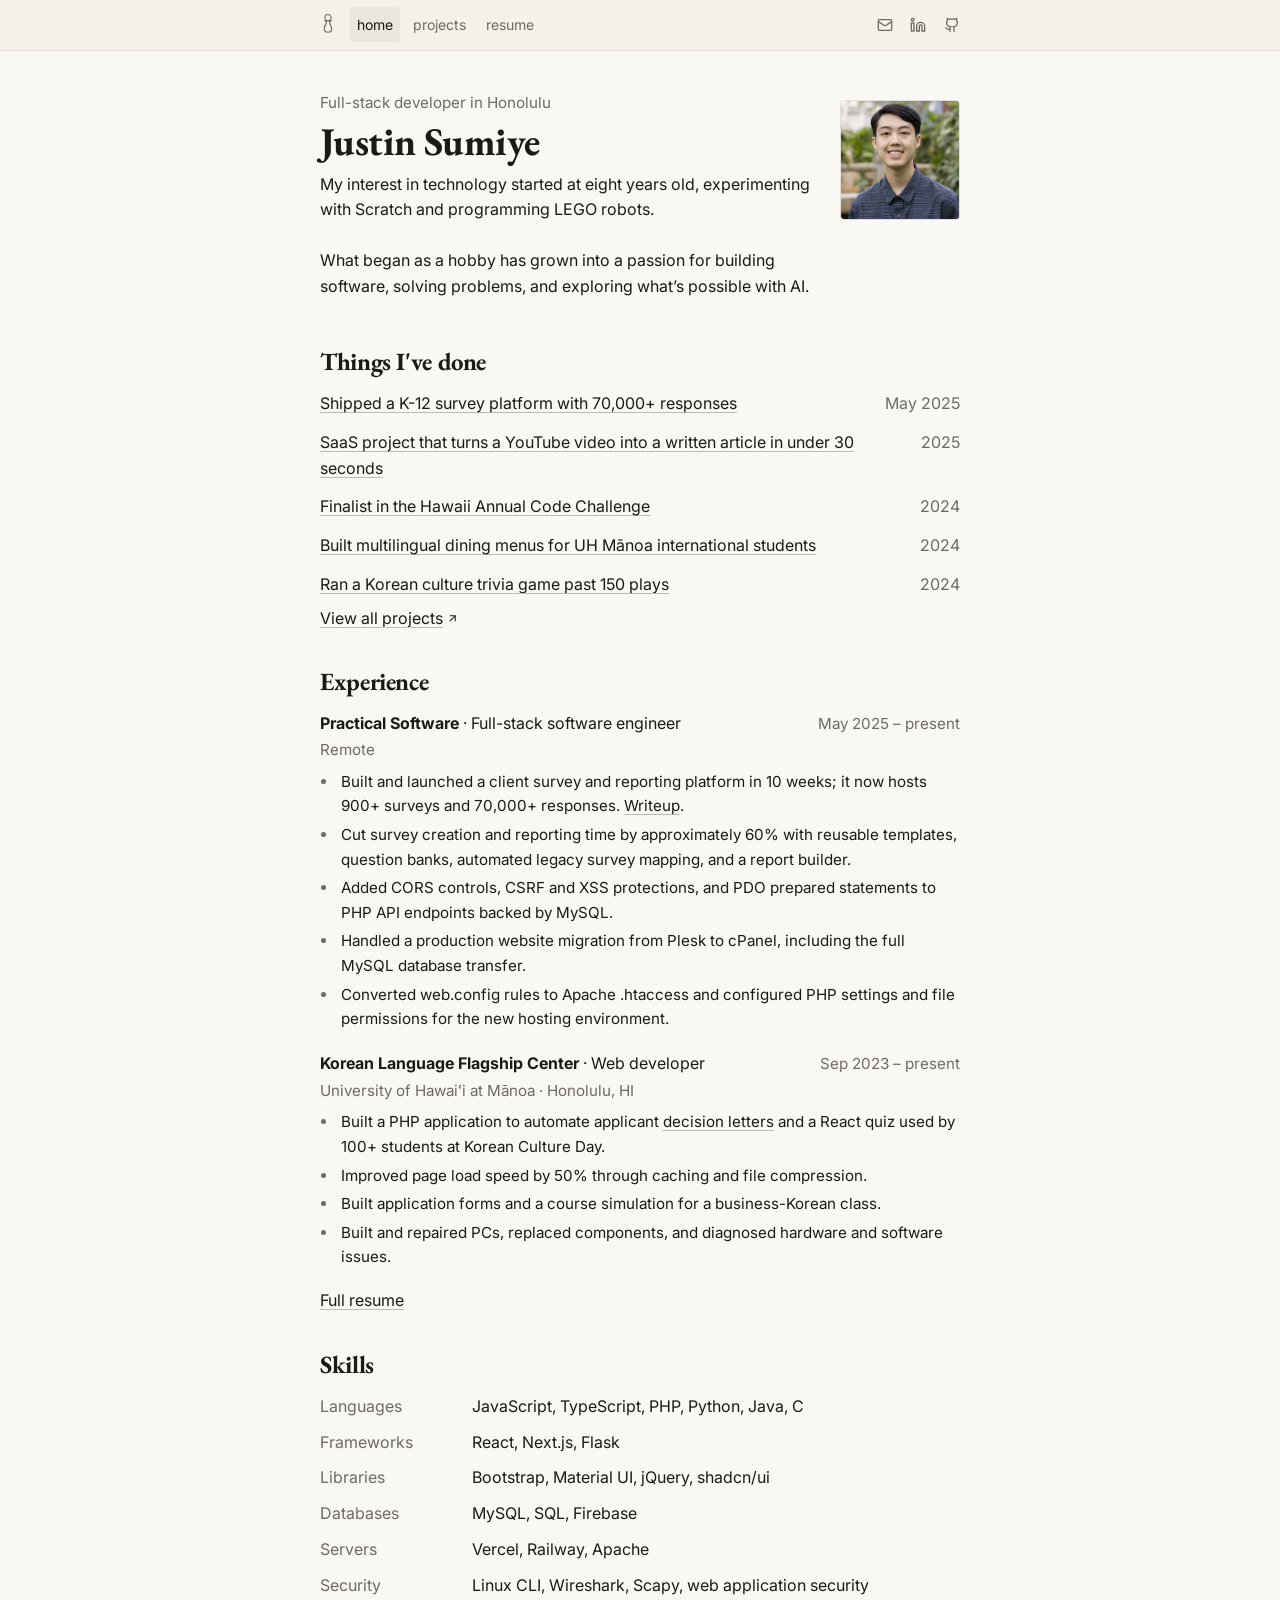
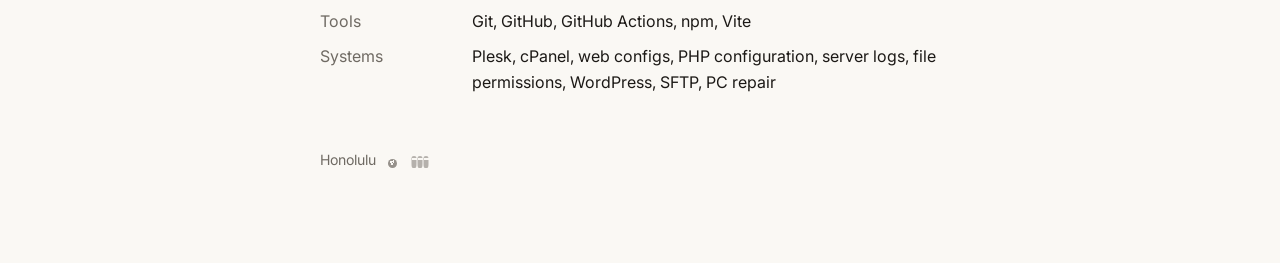
==== commit 7015adb2: "Add email contact and motion polish Adds email links to site navigation, structured data, and resume" ====
--- a/index.html
+++ b/index.html
@@ -30,6 +30,7 @@
         "url": "https://jsumiye.github.io/",
         "image": "https://jsumiye.github.io/images/justin-klfc-c.jpg",
         "jobTitle": "Full-Stack Software Engineer",
+        "email": "mailto:hi@jasutin.dev",
         "address": {
           "@type": "PostalAddress",
           "addressLocality": "Honolulu",
@@ -88,6 +89,12 @@
         <a href="/projects/">projects</a>
         <a href="/resume/">resume</a>
         <div class="nav-social">
+          <a href="mailto:hi@jasutin.dev" aria-label="Email" title="hi@jasutin.dev">
+            <svg viewBox="0 0 24 24" fill="none" stroke="currentColor" stroke-width="2" aria-hidden="true">
+              <rect width="20" height="16" x="2" y="4" rx="2" />
+              <path d="m22 7-8.97 5.7a1.94 1.94 0 0 1-2.06 0L2 7" />
+            </svg>
+          </a>
           <a
             href="https://www.linkedin.com/in/jsumiye"
             target="_blank"
--- a/styles.css
+++ b/styles.css
@@ -14,6 +14,7 @@
   --mono: "IBM Plex Mono", ui-monospace, monospace;
   --measure: 44rem;
   --ease: 160ms ease;
+  --lift: 240ms cubic-bezier(0.22, 0.72, 0.28, 1);
 }
 
 *,
@@ -168,6 +169,11 @@
 .nav-social svg {
   width: 16px;
   height: 16px;
+  transition: transform var(--lift);
+}
+
+.nav-social a:hover svg {
+  transform: translateY(-2px);
 }
 
 /* Main column */
@@ -264,6 +270,13 @@
   border-radius: 4px;
   margin-top: 0.55rem;
   flex-shrink: 0;
+  transition: transform var(--lift), border-color var(--ease), box-shadow var(--lift);
+}
+
+.portrait:hover {
+  transform: translateY(-3px);
+  border-color: rgba(154, 59, 47, 0.4);
+  box-shadow: 0 10px 22px rgba(28, 25, 22, 0.07);
 }
 
 @media (max-width: 700px) {
@@ -285,12 +298,24 @@
   display: flex;
   align-items: baseline;
   gap: 1.25rem;
-  margin-bottom: 0.4rem;
+  margin: 0 -0.4rem 0.4rem;
+  padding: 0.12rem 0.4rem;
+  border-radius: 4px;
+  transition: background-color var(--ease);
+}
+
+.skill-row:hover {
+  background-color: rgba(28, 25, 22, 0.035);
 }
 
 .skill-label {
   flex: 0 0 8.25rem;
   color: var(--muted);
+  transition: color var(--ease);
+}
+
+.skill-row:hover .skill-label {
+  color: var(--text);
 }
 
 .skill-list {
@@ -314,11 +339,41 @@
 /* Notebook rows */
 
 .entry {
+  position: relative;
   display: flex;
   justify-content: space-between;
   align-items: baseline;
   gap: 1.25rem;
-  margin-bottom: 0.5rem;
+  margin: 0 -0.45rem 0.5rem -0.65rem;
+  padding: 0.16rem 0.45rem 0.16rem 0.65rem;
+  border-radius: 4px;
+  transition: background-color var(--ease);
+}
+
+.entry::before {
+  content: "";
+  position: absolute;
+  left: 0.22rem;
+  top: 0.42rem;
+  bottom: 0.42rem;
+  width: 2px;
+  border-radius: 1px;
+  background: var(--accent);
+  opacity: 0;
+  transform: scaleY(0.4);
+  transform-origin: center;
+  transition: opacity var(--lift), transform var(--lift);
+}
+
+.entry:hover,
+.entry:focus-within {
+  background-color: rgba(154, 59, 47, 0.045);
+}
+
+.entry:hover::before,
+.entry:focus-within::before {
+  opacity: 0.85;
+  transform: scaleY(1);
 }
 
 .entry a {
@@ -341,6 +396,13 @@
   color: var(--muted);
   flex-shrink: 0;
   text-align: right;
+  transition: color var(--ease), transform var(--lift);
+}
+
+.entry:hover .entry-meta,
+.entry:focus-within .entry-meta {
+  color: var(--text);
+  transform: translateX(2px);
 }
 
 .section-end {
@@ -363,6 +425,12 @@
 .more svg {
   width: 13px;
   height: 13px;
+  transition: transform var(--lift);
+}
+
+.more a:hover svg,
+.more a:focus-visible svg {
+  transform: translate(2px, -2px);
 }
 
 @media (max-width: 700px) {
@@ -466,12 +534,15 @@
   line-height: 1.2;
   padding: 0.32rem 0.75rem;
   border-radius: 4px;
-}
-
-.project-block .writeup:hover {
+  transition: background-color var(--ease), transform var(--lift);
+}
+
+.project-block .writeup:hover,
+.project-block .writeup:focus-visible {
   color: var(--bg);
   background: #7e2f25;
   text-decoration: none;
+  transform: translateY(-1px);
 }
 
 .project-block .still {
@@ -490,6 +561,12 @@
 
 .project-block .still img {
   width: 100%;
+  transition: transform 520ms cubic-bezier(0.22, 0.72, 0.28, 1);
+}
+
+a.still:hover img,
+a.still:focus-visible img {
+  transform: scale(1.025);
 }
 
 .coursework {
@@ -537,7 +614,14 @@
   justify-content: space-between;
   align-items: baseline;
   gap: 1rem;
-  margin-bottom: 0.65rem;
+  margin: 0 -0.4rem 0.65rem;
+  padding: 0.12rem 0.4rem;
+  border-radius: 4px;
+  transition: background-color var(--ease);
+}
+
+.resume-row:hover {
+  background-color: rgba(28, 25, 22, 0.035);
 }
 
 .resume-row .when {
@@ -596,6 +680,12 @@
 .resume-contact .icon-link svg {
   width: 16px;
   height: 16px;
+  transition: transform var(--lift);
+}
+
+.resume-contact .icon-link:hover svg,
+.resume-contact .icon-link:focus-visible svg {
+  transform: translateY(-2px);
 }
 
 .resume-contact .icon-link:hover {
@@ -844,6 +934,74 @@
 
 /* Motion */
 
+@keyframes settle {
+  from {
+    opacity: 0;
+    translate: 0 8px;
+  }
+}
+
+@keyframes rise-in {
+  from {
+    opacity: 0.4;
+    translate: 0 8px;
+  }
+}
+
+@keyframes header-shade {
+  to {
+    box-shadow: 0 8px 22px rgba(28, 25, 22, 0.05);
+  }
+}
+
+@media (prefers-reduced-motion: no-preference) {
+  .bio {
+    animation: settle 560ms cubic-bezier(0.22, 0.72, 0.28, 1) both;
+  }
+
+  @supports (animation-timeline: scroll()) {
+    .site-header {
+      animation: header-shade linear both;
+      animation-timeline: scroll(root);
+      animation-range: 0 72px;
+    }
+  }
+
+  @supports (animation-range: entry 0% entry 72px) {
+    .wrap > h2,
+    .coursework > h2,
+    .entry,
+    .more,
+    .resume-block,
+    .skill-row,
+    .project-block,
+    .year,
+    .colophon,
+    .note-meta,
+    .prose h2,
+    .prose figure,
+    .prose .diagram {
+      animation: rise-in linear both;
+      animation-timeline: view();
+      animation-range: entry 0% entry 72px;
+    }
+
+    .wrap > h2:focus-within,
+    .coursework > h2:focus-within,
+    .entry:focus-within,
+    .more:focus-within,
+    .resume-block:focus-within,
+    .skill-row:focus-within,
+    .project-block:focus-within,
+    .prose h2:focus-within,
+    .prose figure:focus-within {
+      animation: none;
+      opacity: 1;
+      translate: none;
+    }
+  }
+}
+
 @media (prefers-reduced-motion: reduce) {
   html {
     scroll-behavior: auto;
@@ -856,7 +1014,21 @@
     transition: none !important;
   }
 
-  .logo:hover svg {
+  .logo:hover svg,
+  .portrait:hover,
+  .more a:hover svg,
+  .more a:focus-visible svg,
+  .nav-social a:hover svg,
+  .resume-contact .icon-link:hover svg,
+  .resume-contact .icon-link:focus-visible svg,
+  a.still:hover img,
+  a.still:focus-visible img,
+  .project-block .writeup:hover,
+  .project-block .writeup:focus-visible,
+  .entry:hover .entry-meta,
+  .entry:focus-within .entry-meta,
+  .entry:hover::before,
+  .entry:focus-within::before {
     transform: none;
   }
 
@@ -896,4 +1068,24 @@
   a {
     text-decoration: none;
   }
-}
+
+  .bio,
+  .wrap > h2,
+  .entry,
+  .more,
+  .resume-block,
+  .skill-row,
+  .project-block,
+  .year,
+  .colophon,
+  .note-meta,
+  .prose h2,
+  .prose figure,
+  .prose .diagram,
+  .site-header {
+    animation: none !important;
+    opacity: 1 !important;
+    translate: none !important;
+    box-shadow: none !important;
+  }
+}
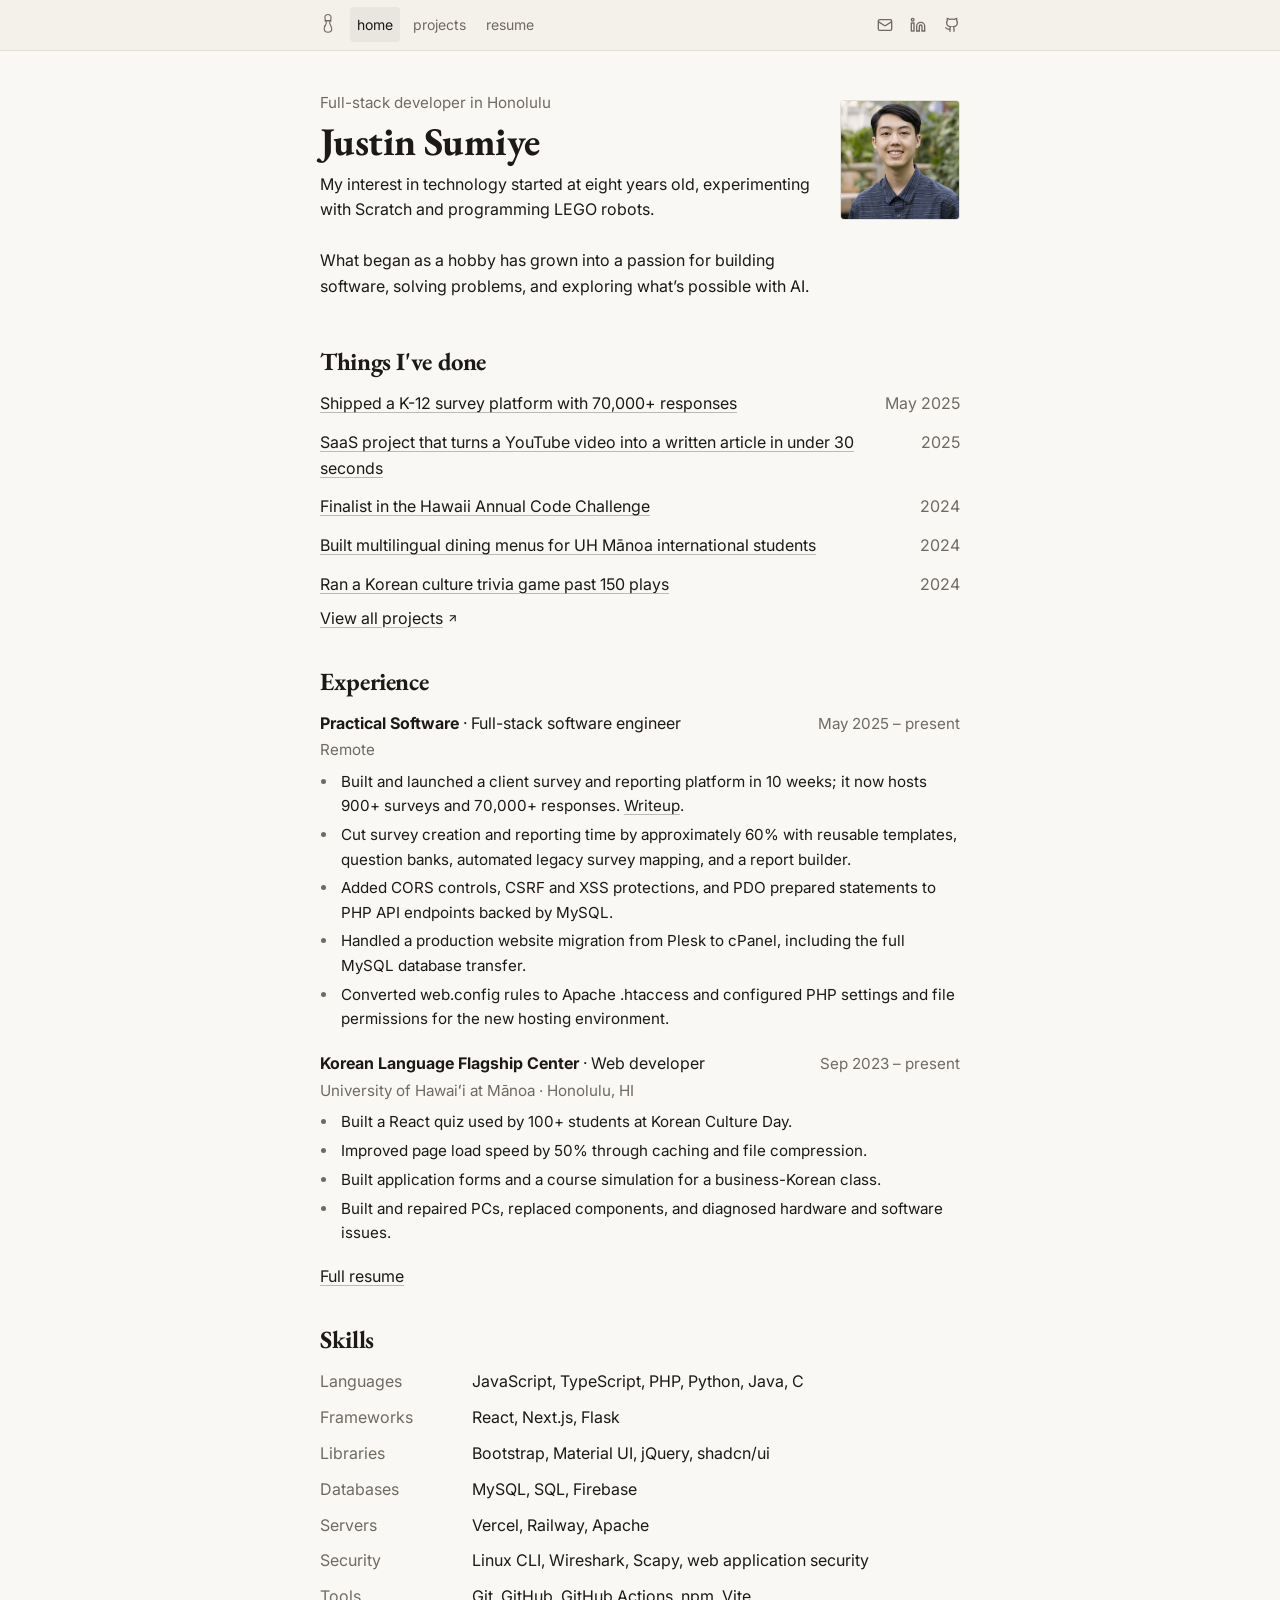
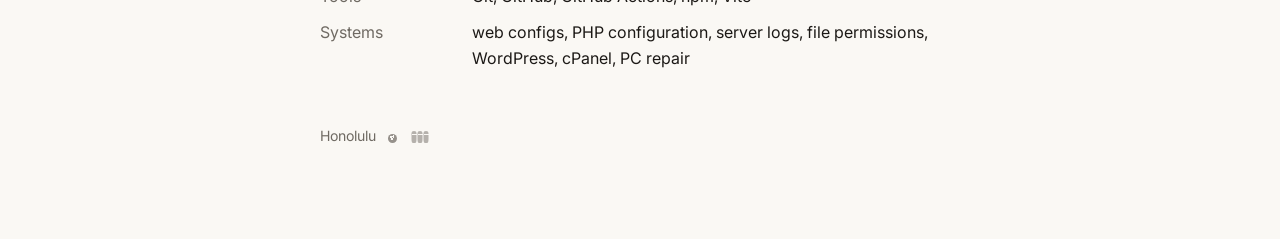
==== commit ed9ae695: "Refresh portfolio projects and branding Remove the decision-letters project and unused assets, simpl" ====
--- a/index.html
+++ b/index.html
@@ -225,9 +225,7 @@
         </div>
         <ul class="resume-points">
           <li>
-            Built a PHP application to automate applicant
-            <a href="/notes/decision-letters/">decision letters</a>
-            and a React quiz used by 100+ students at Korean Culture Day.
+            Built a React quiz used by 100+ students at Korean Culture Day.
           </li>
           <li>
             Improved page load speed by 50% through caching and file
@@ -278,7 +276,7 @@
       </div>
       <div class="skill-row section-end">
         <span class="skill-label">Systems</span>
-        <span class="skill-list">Plesk, cPanel, web configs, PHP configuration, server logs, file permissions, WordPress, SFTP, PC repair</span>
+        <span class="skill-list">web configs, PHP configuration, server logs, file permissions, WordPress, cPanel, PC repair</span>
       </div>
 
       <p class="colophon">
--- a/styles.css
+++ b/styles.css
@@ -7,7 +7,9 @@
   --muted: #6f6a63;
   --line: #e4dfd6;
   --link-line: rgba(28, 25, 22, 0.28);
-  --accent: #9a3b2f;
+  --accent: #5d3fd3;
+  --accent-deep: #4630ad;
+  --accent-rgb: 93, 63, 211;
   --code-bg: #f1eee6;
   --serif: "EB Garamond", "Iowan Old Style", Georgia, serif;
   --sans: Inter, system-ui, sans-serif;
@@ -56,7 +58,7 @@
 
 a:hover {
   color: var(--accent);
-  text-decoration-color: rgba(154, 59, 47, 0.45);
+  text-decoration-color: rgba(var(--accent-rgb), 0.45);
 }
 
 a:focus-visible {
@@ -65,7 +67,7 @@
 }
 
 ::selection {
-  background: #ead8d4;
+  background: #e3daf6;
   color: var(--text);
 }
 
@@ -275,7 +277,7 @@
 
 .portrait:hover {
   transform: translateY(-3px);
-  border-color: rgba(154, 59, 47, 0.4);
+  border-color: rgba(var(--accent-rgb), 0.4);
   box-shadow: 0 10px 22px rgba(28, 25, 22, 0.07);
 }
 
@@ -367,7 +369,7 @@
 
 .entry:hover,
 .entry:focus-within {
-  background-color: rgba(154, 59, 47, 0.045);
+  background-color: rgba(var(--accent-rgb), 0.045);
 }
 
 .entry:hover::before,
@@ -385,7 +387,7 @@
 }
 
 .project-block :is(h2, h3) a:hover {
-  text-decoration-color: rgba(154, 59, 47, 0.45);
+  text-decoration-color: rgba(var(--accent-rgb), 0.45);
 }
 
 .entry a:hover {
@@ -540,7 +542,7 @@
 .project-block .writeup:hover,
 .project-block .writeup:focus-visible {
   color: var(--bg);
-  background: #7e2f25;
+  background: var(--accent-deep);
   text-decoration: none;
   transform: translateY(-1px);
 }
@@ -556,7 +558,7 @@
 }
 
 a.still:hover {
-  border-color: rgba(154, 59, 47, 0.45);
+  border-color: rgba(var(--accent-rgb), 0.45);
 }
 
 .project-block .still img {
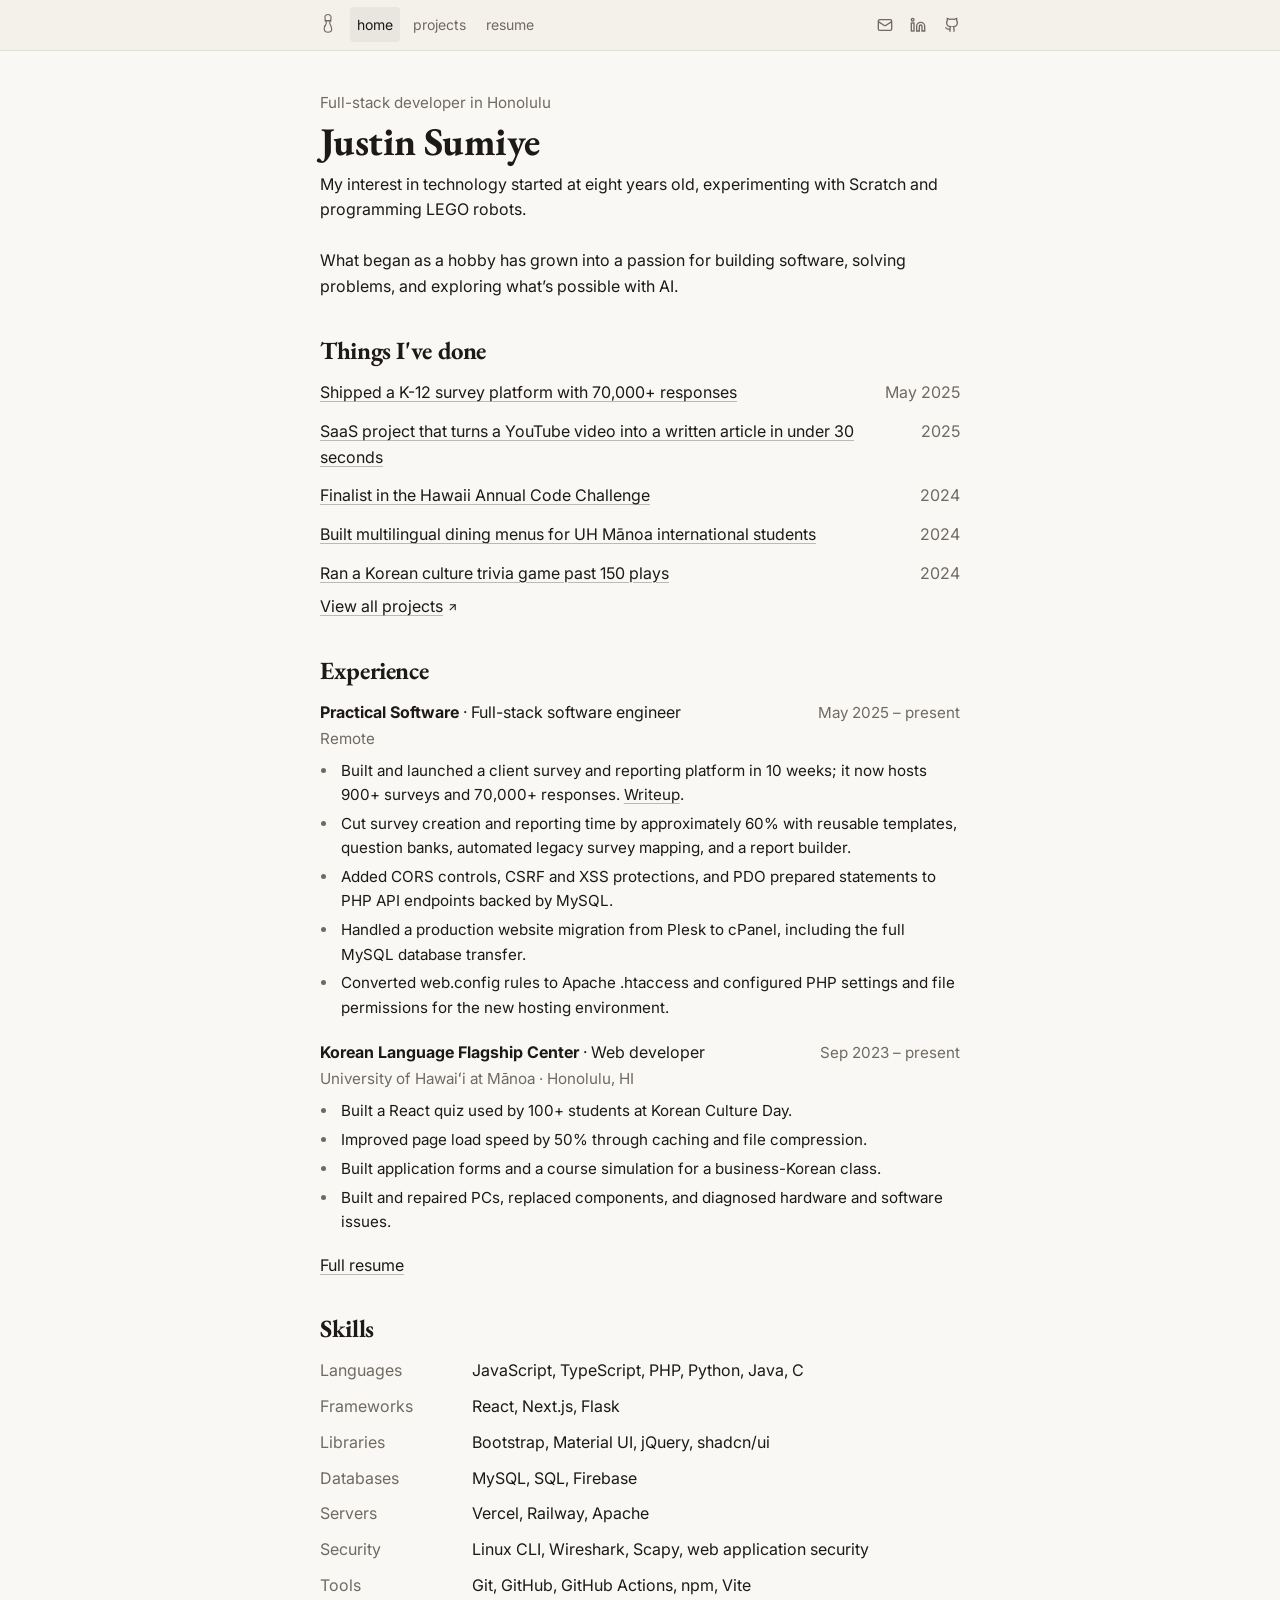
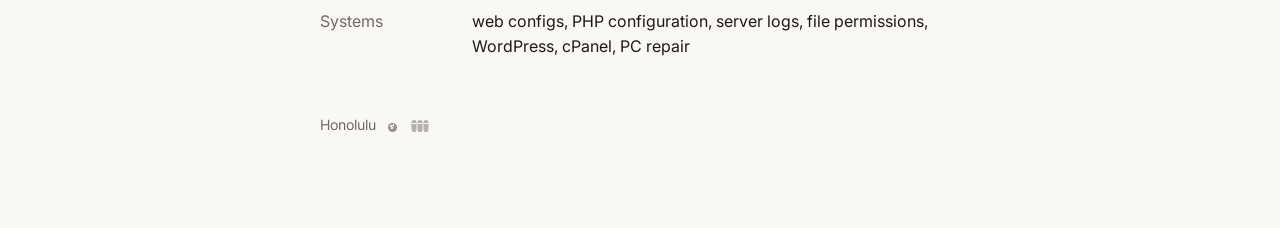
==== commit a872c302: "Remove portrait assets and update demo URL Removes the homepage portrait and related metadata/styles" ====
--- a/index.html
+++ b/index.html
@@ -15,8 +15,6 @@
       content="Survey software for schools, tools for a university language program, and cybersecurity study at UH Mānoa."
     />
     <meta property="og:url" content="https://jsumiye.github.io/" />
-    <meta property="og:image" content="https://jsumiye.github.io/images/justin-klfc-c.jpg" />
-    <meta property="og:image:alt" content="Portrait of Justin Sumiye" />
     <meta property="og:type" content="website" />
     <meta property="og:locale" content="en_US" />
     <meta name="twitter:card" content="summary" />
@@ -28,7 +26,6 @@
         "@type": "Person",
         "name": "Justin Sumiye",
         "url": "https://jsumiye.github.io/",
-        "image": "https://jsumiye.github.io/images/justin-klfc-c.jpg",
         "jobTitle": "Full-Stack Software Engineer",
         "email": "mailto:hi@jasutin.dev",
         "address": {
@@ -124,24 +121,13 @@
 
     <main id="content" class="wrap">
       <div class="bio">
-        <div class="bio-text">
-          <p class="kicker">Full-stack developer in Honolulu</p>
-          <h1>Justin Sumiye</h1>
-          <p class="lede">
-            My interest in technology started at eight years old, experimenting with Scratch and programming LEGO robots.
-            <br><br>
-            What began as a hobby has grown into a passion for building software, solving problems, and exploring what’s possible with AI.
-          </p>
-        </div>
-        <img
-          class="portrait"
-          src="/images/justin-klfc-c.jpg"
-          alt="Portrait of Justin Sumiye"
-          width="120"
-          height="120"
-          fetchpriority="high"
-          decoding="async"
-        />
+        <p class="kicker">Full-stack developer in Honolulu</p>
+        <h1>Justin Sumiye</h1>
+        <p class="lede">
+          My interest in technology started at eight years old, experimenting with Scratch and programming LEGO robots.
+          <br><br>
+          What began as a hobby has grown into a passion for building software, solving problems, and exploring what’s possible with AI.
+        </p>
       </div>
 
       <h2>Things I've done</h2>
--- a/styles.css
+++ b/styles.css
@@ -249,49 +249,6 @@
 .aside {
   margin: 0.9rem 0 0;
   color: var(--muted);
-}
-
-/* Homepage bio */
-
-.bio {
-  display: flex;
-  align-items: flex-start;
-  gap: 1.75rem;
-}
-
-.bio-text {
-  flex: 1;
-  min-width: 0;
-}
-
-.portrait {
-  width: 120px;
-  height: 120px;
-  object-fit: cover;
-  border: 1px solid var(--line);
-  border-radius: 4px;
-  margin-top: 0.55rem;
-  flex-shrink: 0;
-  transition: transform var(--lift), border-color var(--ease), box-shadow var(--lift);
-}
-
-.portrait:hover {
-  transform: translateY(-3px);
-  border-color: rgba(var(--accent-rgb), 0.4);
-  box-shadow: 0 10px 22px rgba(28, 25, 22, 0.07);
-}
-
-@media (max-width: 700px) {
-  .bio {
-    flex-direction: column-reverse;
-    gap: 1rem;
-  }
-
-  .portrait {
-    width: 96px;
-    height: 96px;
-    margin-top: 0;
-  }
 }
 
 /* Skills */
@@ -1017,7 +974,6 @@
   }
 
   .logo:hover svg,
-  .portrait:hover,
   .more a:hover svg,
   .more a:focus-visible svg,
   .nav-social a:hover svg,
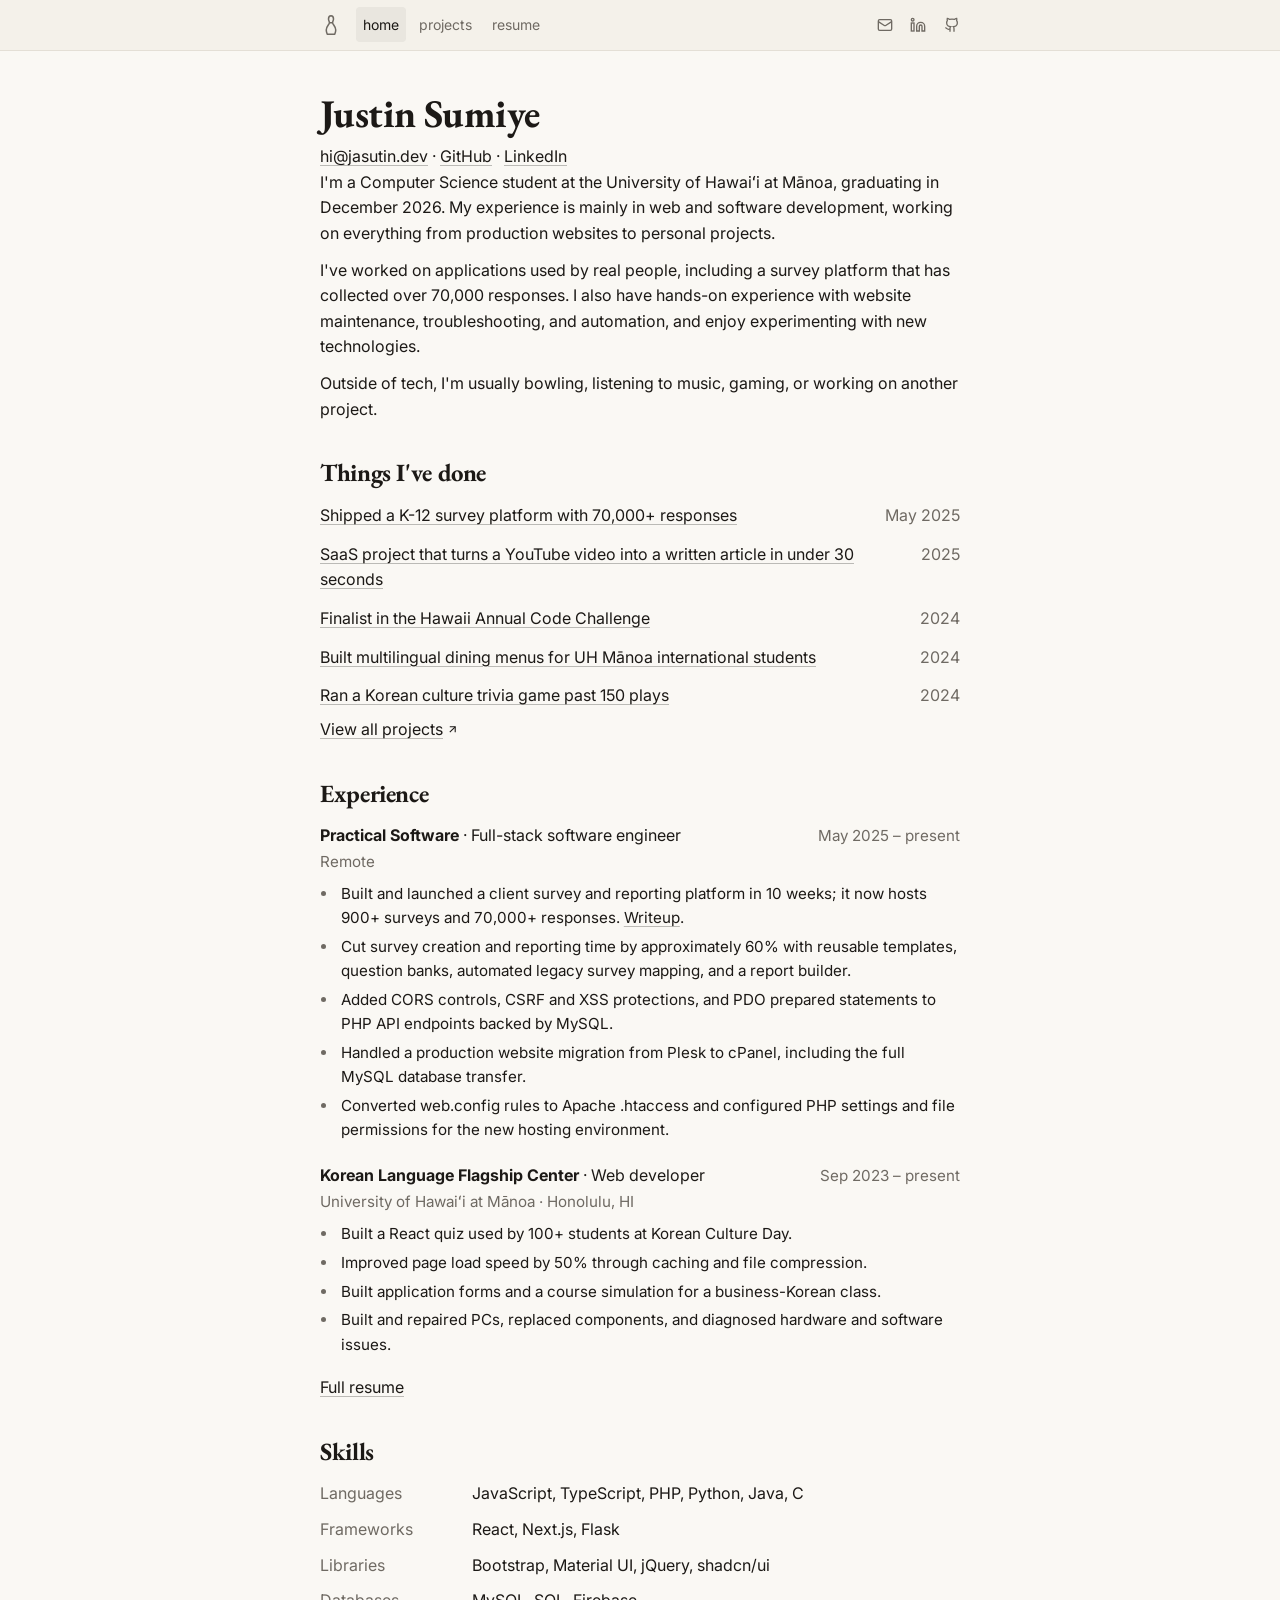
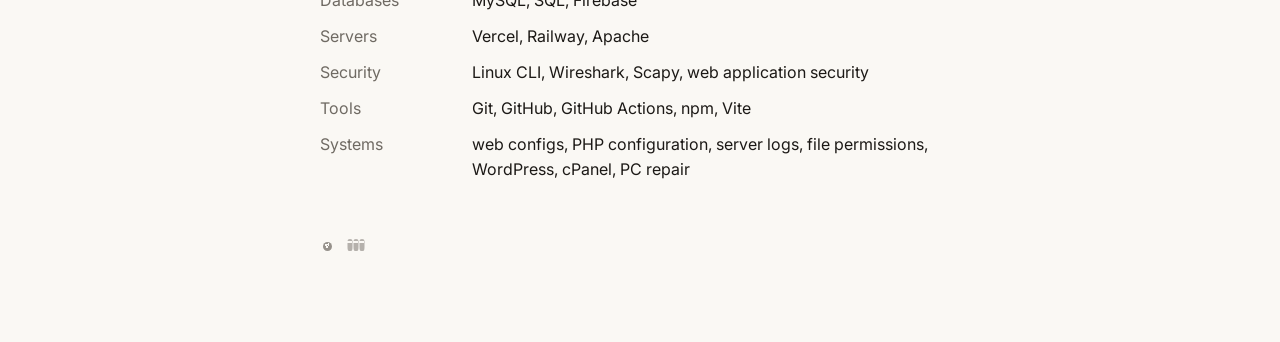
==== commit 2b416a5d: "Pin" ====
--- a/index.html
+++ b/index.html
@@ -72,14 +72,8 @@
     <header class="site-header">
       <nav class="nav" aria-label="Primary">
         <a class="logo" href="/" aria-label="Home">
-          <svg viewBox="0 0 24 32" aria-hidden="true">
-            <path
-              d="M12 2c-2.3 0-4.1 1.8-4.1 4.2 0 1.5.5 2.8 1.1 4.2.4.9.7 1.8.7 2.9 0 1.1-.7 2.2-1.5 3.9-.8-1.7-1.3 3.6-1.1 5.2.2 1.9 1.8 3.2 4.9 3.2s4.7-1.3 4.9-3.2c.2-1.6-.3-3.5-1.1-5.2-.8-1.7-1.5-2.8-1.5-3.9 0-1.1.3-2 .7-2.9.6-1.4 1.1-2.7 1.1-4.2C16.1 3.8 14.3 2 12 2z"
-              fill="none"
-              stroke="currentColor"
-              stroke-width="1.5"
-            />
-            <rect x="7.4" y="9.2" width="9.2" height="2.1" rx="0.35" fill="currentColor" />
+          <svg viewBox="0 0 24 24" fill="none" stroke="currentColor" stroke-width="1.5" stroke-linecap="round" stroke-linejoin="round" aria-hidden="true">
+            <path d="M12 2.75c1.6 0 2.5 1.5 2.5 3.25c0 1.5-.9 2.5-.9 3.75c0 1.75 3.15 3.5 3.15 7.25c0 1.75-.5 3-1 4.25h-7.5c-.5-1.25-1-2.5-1-4.25c0-3.75 3.15-5.5 3.15-7.25c0-1.25-.9-2.25-.9-3.75c0-1.75.9-3.25 2.5-3.25m-1.5 7h3" />
           </svg>
         </a>
         <a href="/" aria-current="page">home</a>
@@ -121,12 +115,27 @@
 
     <main id="content" class="wrap">
       <div class="bio">
-        <p class="kicker">Full-stack developer in Honolulu</p>
         <h1>Justin Sumiye</h1>
+        <p class="contact-line">
+          <a href="mailto:hi@jasutin.dev">hi@jasutin.dev</a>
+          <span aria-hidden="true">·</span>
+          <a href="https://github.com/jsumiye" target="_blank" rel="me noopener noreferrer">GitHub</a>
+          <span aria-hidden="true">·</span>
+          <a
+            href="https://www.linkedin.com/in/jsumiye"
+            target="_blank"
+            rel="me noopener noreferrer"
+            >LinkedIn</a
+          >
+        </p>
         <p class="lede">
-          My interest in technology started at eight years old, experimenting with Scratch and programming LEGO robots.
-          <br><br>
-          What began as a hobby has grown into a passion for building software, solving problems, and exploring what’s possible with AI.
+          I'm a Computer Science student at the University of Hawaiʻi at Mānoa, graduating in December 2026. My experience is mainly in web and software development, working on everything from production websites to personal projects.
+        </p>
+        <p class="lede">
+          I've worked on applications used by real people, including a survey platform that has collected over 70,000 responses. I also have hands-on experience with website maintenance, troubleshooting, and automation, and enjoy experimenting with new technologies.
+        </p>
+        <p class="lede lede-last">
+          Outside of tech, I'm usually bowling, listening to music, gaming, or working on another project.
         </p>
       </div>
 
@@ -266,7 +275,6 @@
       </div>
 
       <p class="colophon">
-        Honolulu
         <span class="lane" aria-hidden="true">
           <span class="lane-ball"></span>
           <span class="lane-pin"></span>
--- a/styles.css
+++ b/styles.css
@@ -125,9 +125,10 @@
 }
 
 .logo svg {
-  width: 18px;
+  width: 24px;
   height: 24px;
   display: block;
+  overflow: visible;
   transform-origin: bottom center;
   transition: transform 220ms ease;
 }
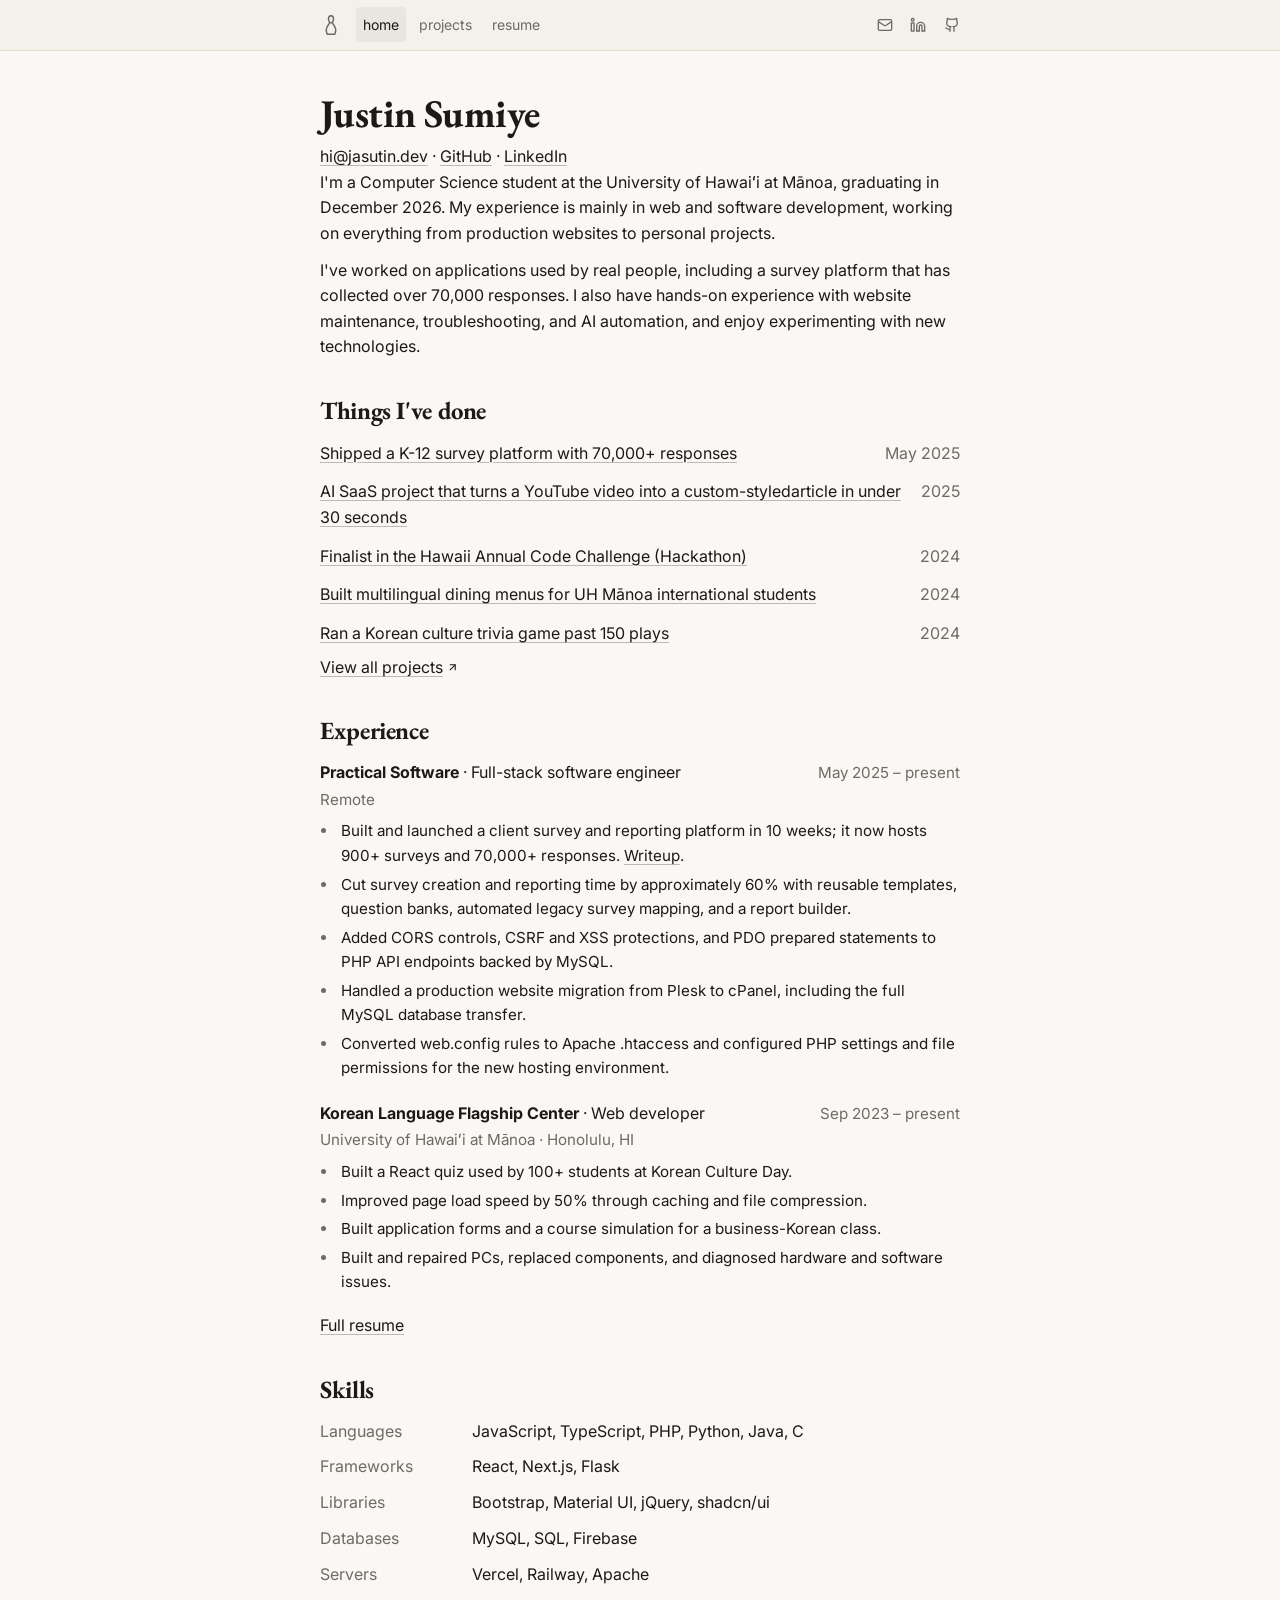
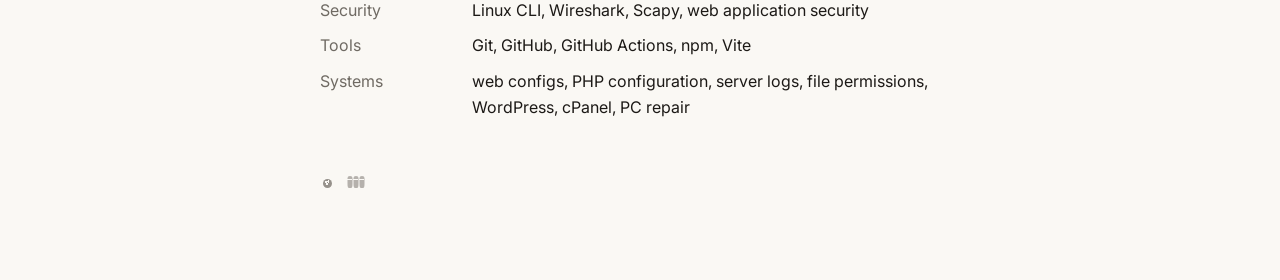
==== commit cc0c78e6: "Update index.html" ====
--- a/index.html
+++ b/index.html
@@ -132,10 +132,7 @@
           I'm a Computer Science student at the University of Hawaiʻi at Mānoa, graduating in December 2026. My experience is mainly in web and software development, working on everything from production websites to personal projects.
         </p>
         <p class="lede">
-          I've worked on applications used by real people, including a survey platform that has collected over 70,000 responses. I also have hands-on experience with website maintenance, troubleshooting, and automation, and enjoy experimenting with new technologies.
-        </p>
-        <p class="lede lede-last">
-          Outside of tech, I'm usually bowling, listening to music, gaming, or working on another project.
+          I've worked on applications used by real people, including a survey platform that has collected over 70,000 responses. I also have hands-on experience with website maintenance, troubleshooting, and AI automation, and enjoy experimenting with new technologies.
         </p>
       </div>
 
@@ -145,12 +142,12 @@
         <span class="entry-meta">May 2025</span>
       </div>
       <div class="entry">
-        <a href="/notes/tubereader/">SaaS project that turns a YouTube video into a written article in under 30 seconds</a>
+        <a href="/notes/tubereader/">AI SaaS project that turns a YouTube video into a custom-styledarticle in under 30 seconds</a>
         <span class="entry-meta">2025</span>
       </div>
       <div class="entry">
         <a href="/notes/hawaii-open-data/"
-          >Finalist in the Hawaii Annual Code Challenge</a
+          >Finalist in the Hawaii Annual Code Challenge (Hackathon)</a
         >
         <span class="entry-meta">2024</span>
       </div>
